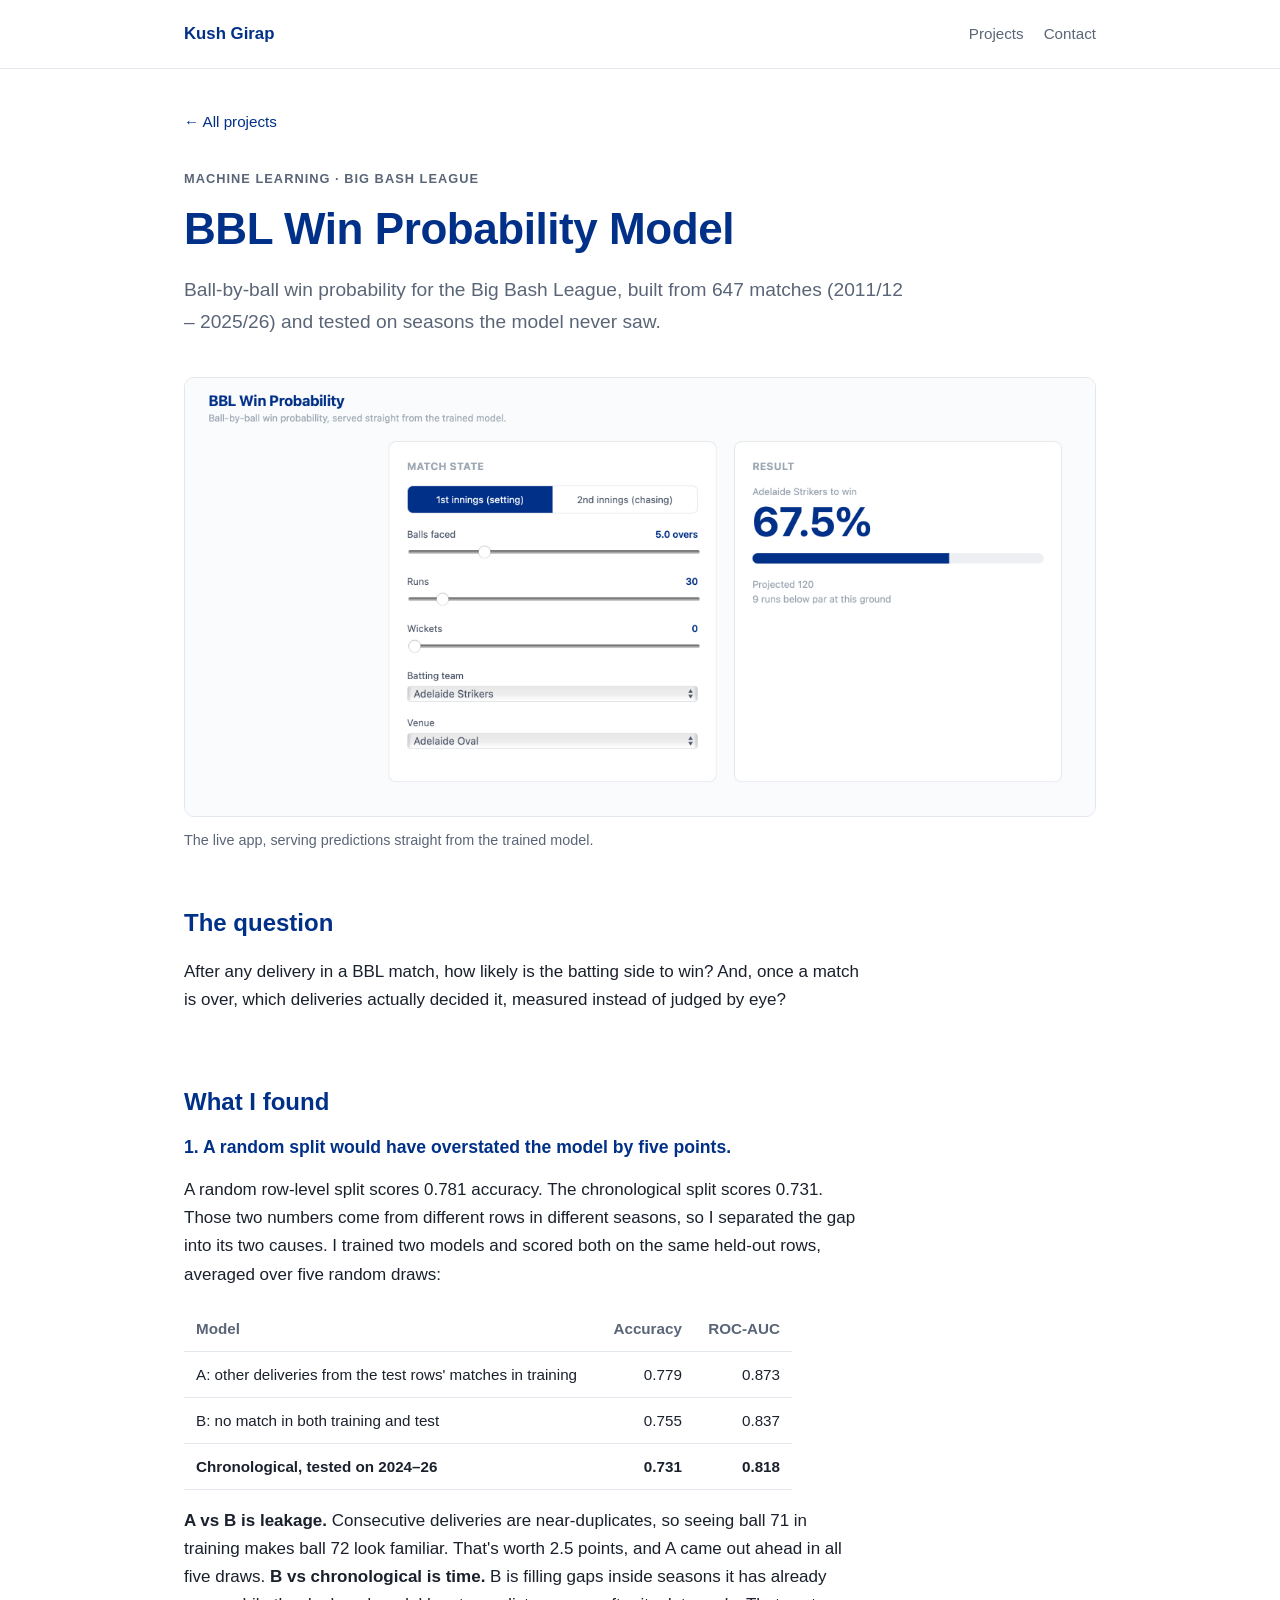
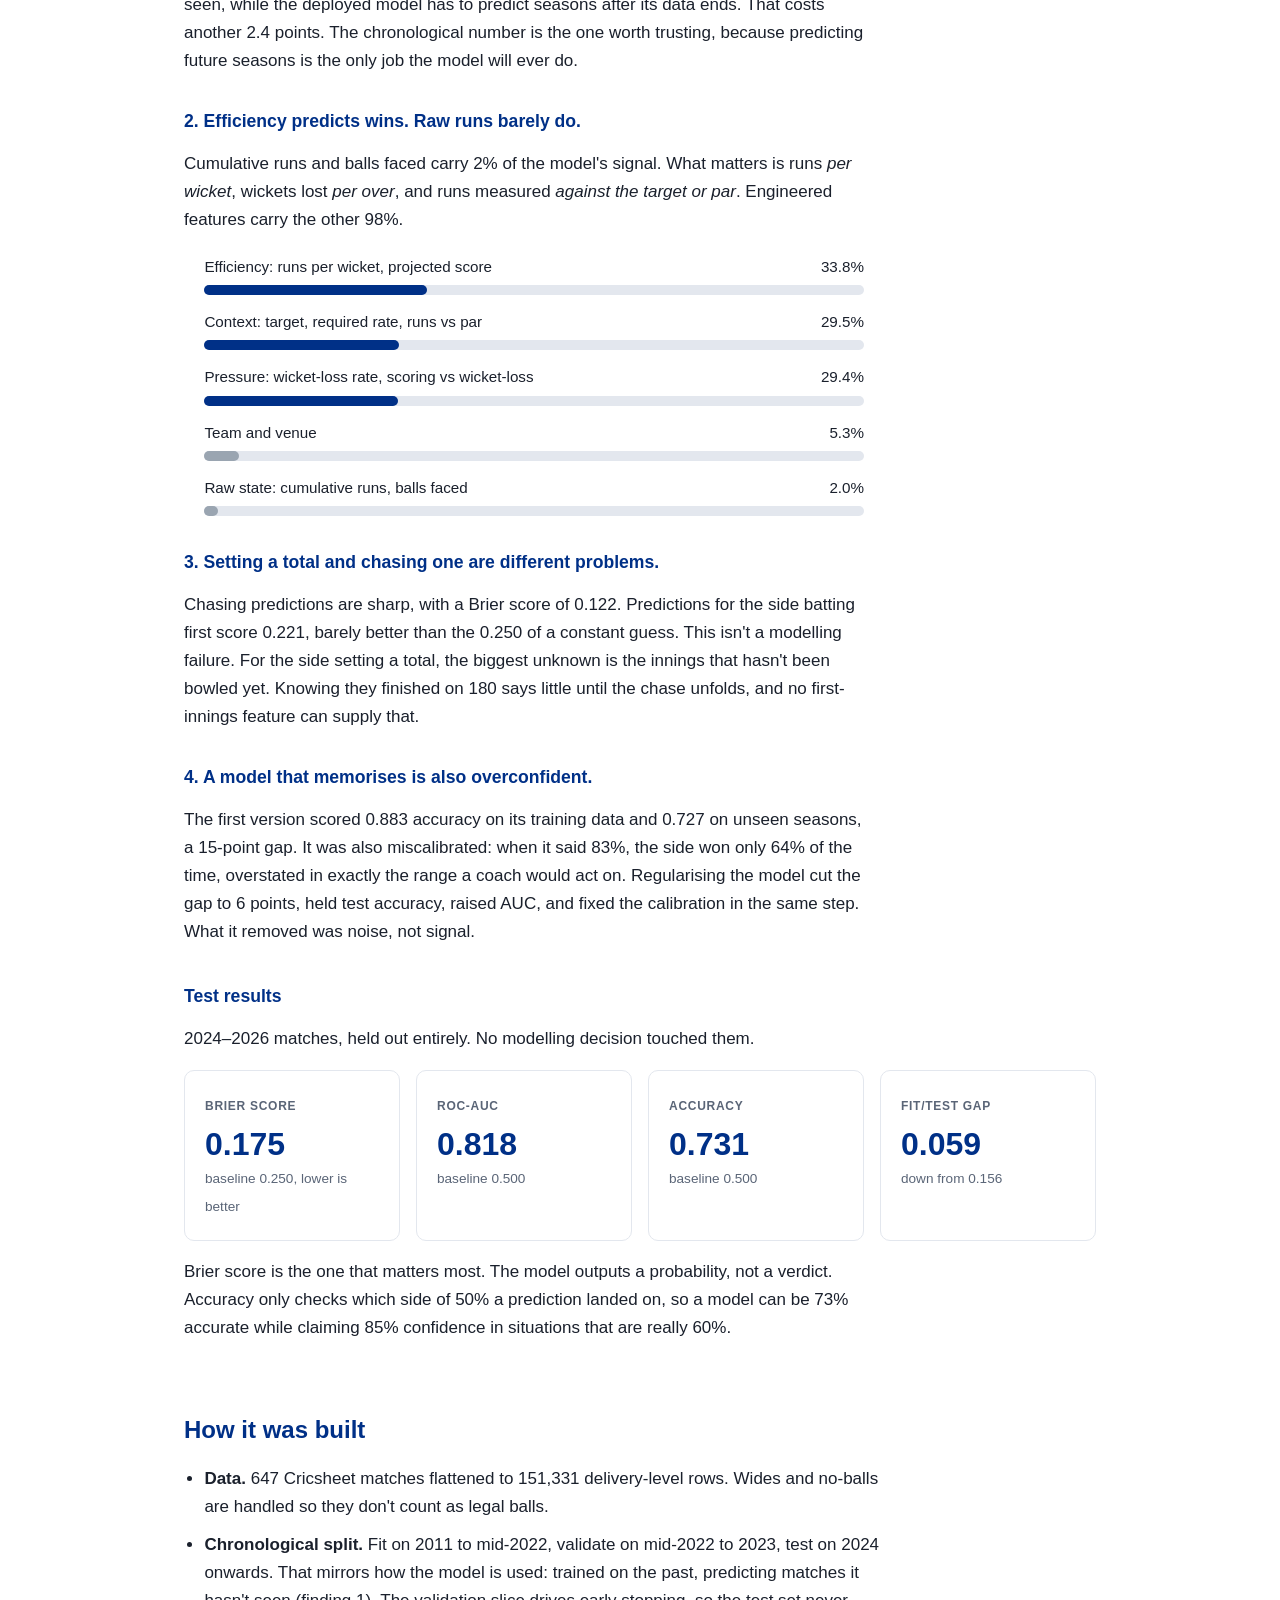
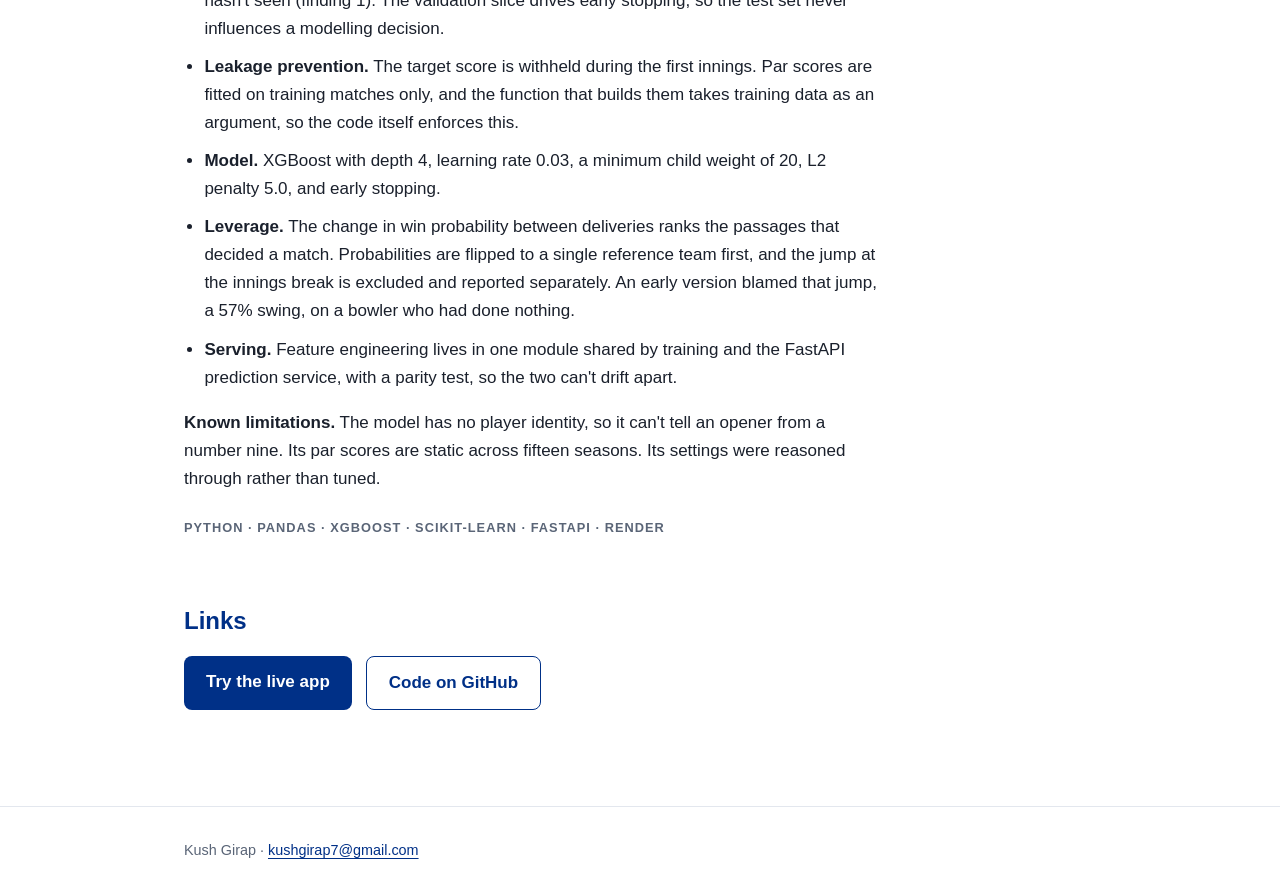
==== projects/bbl-win-probability/index.html @ 8d4a97e7 "Portfolio site: three projects, deployed to GitHub Pages" ====
<!doctype html>
<html lang="en">
<head>
  <meta charset="utf-8">
  <meta name="viewport" content="width=device-width, initial-scale=1">
  <title>BBL Win Probability Model — Kush Girap</title>
  <meta name="description" content="Ball-by-ball win probability for the Big Bash League, trained on 647 matches and tested on seasons the model never saw.">
  <link rel="stylesheet" href="../../css/style.css">
</head>
<body>

<header class="site-header">
  <div class="wrap">
    <a class="site-name" href="../../">Kush Girap</a>
    <nav class="site-nav" aria-label="Main">
      <a href="../../#projects">Projects</a>
      <a href="../../#contact">Contact</a>
    </nav>
  </div>
</header>

<main class="wrap">

  <a class="back" href="../../#projects">← All projects</a>

  <section class="project-head">
    <p class="eyebrow">Machine learning · Big Bash League</p>
    <h1>BBL Win Probability Model</h1>
    <p class="lede">
      Ball-by-ball win probability for the Big Bash League, built from 647 matches
      (2011/12 – 2025/26) and tested on seasons the model never saw.
    </p>
  </section>

  <figure class="hero" style="margin:0">
    <img src="../../images/bbl-win-probability.png" width="2476" height="1190"
         alt="The live app: match state sliders on the left, a 67.5% win probability for Adelaide Strikers on the right">
  </figure>
  <p class="figure-caption">The live app, serving predictions straight from the trained model.</p>

  <section class="block">
    <h2>The question</h2>
    <p>
      After any delivery in a BBL match, how likely is the batting side to win? And,
      once a match is over, which deliveries actually decided it, measured instead of
      judged by eye?
    </p>
  </section>

  <section class="block">
    <h2>What I found</h2>

    <div class="finding">
      <h3>1. A random split would have overstated the model by five points.</h3>
      <p>
        A random row-level split scores 0.781 accuracy. The chronological split scores
        0.731. Those two numbers come from different rows in different seasons, so I
        separated the gap into its two causes. I trained two models and scored both on
        the same held-out rows, averaged over five random draws:
      </p>
      <div class="table-scroll">
        <table>
          <thead>
            <tr><th>Model</th><th class="num">Accuracy</th><th class="num">ROC-AUC</th></tr>
          </thead>
          <tbody>
            <tr><td>A: other deliveries from the test rows' matches in training</td><td class="num">0.779</td><td class="num">0.873</td></tr>
            <tr><td>B: no match in both training and test</td><td class="num">0.755</td><td class="num">0.837</td></tr>
            <tr><td><strong>Chronological, tested on 2024–26</strong></td><td class="num"><strong>0.731</strong></td><td class="num"><strong>0.818</strong></td></tr>
          </tbody>
        </table>
      </div>
      <p>
        <strong>A vs B is leakage.</strong> Consecutive deliveries are near-duplicates,
        so seeing ball 71 in training makes ball 72 look familiar. That's worth 2.5
        points, and A came out ahead in all five draws. <strong>B vs chronological is
        time.</strong> B is filling gaps inside seasons it has already seen, while the
        deployed model has to predict seasons after its data ends. That costs another
        2.4 points. The chronological number is the one worth trusting, because
        predicting future seasons is the only job the model will ever do.
      </p>
    </div>

    <div class="finding">
      <h3>2. Efficiency predicts wins. Raw runs barely do.</h3>
      <p>
        Cumulative runs and balls faced carry 2% of the model's signal. What matters
        is runs <em>per wicket</em>, wickets lost <em>per over</em>, and runs measured
        <em>against the target or par</em>. Engineered features carry the other 98%.
      </p>
      <ul class="bars" aria-label="Share of model importance by feature group">
        <li>
          <div class="bar-label"><span>Efficiency: runs per wicket, projected score</span><span>33.8%</span></div>
          <div class="bar-track"><div class="bar-fill" style="width:33.8%"></div></div>
        </li>
        <li>
          <div class="bar-label"><span>Context: target, required rate, runs vs par</span><span>29.5%</span></div>
          <div class="bar-track"><div class="bar-fill" style="width:29.5%"></div></div>
        </li>
        <li>
          <div class="bar-label"><span>Pressure: wicket-loss rate, scoring vs wicket-loss</span><span>29.4%</span></div>
          <div class="bar-track"><div class="bar-fill" style="width:29.4%"></div></div>
        </li>
        <li>
          <div class="bar-label"><span>Team and venue</span><span>5.3%</span></div>
          <div class="bar-track"><div class="bar-fill muted" style="width:5.3%"></div></div>
        </li>
        <li>
          <div class="bar-label"><span>Raw state: cumulative runs, balls faced</span><span>2.0%</span></div>
          <div class="bar-track"><div class="bar-fill muted" style="width:2%"></div></div>
        </li>
      </ul>
    </div>

    <div class="finding">
      <h3>3. Setting a total and chasing one are different problems.</h3>
      <p>
        Chasing predictions are sharp, with a Brier score of 0.122. Predictions for the
        side batting first score 0.221, barely better than the 0.250 of a constant guess.
        This isn't a modelling failure. For the side setting a total, the biggest
        unknown is the innings that hasn't been bowled yet. Knowing they finished on 180
        says little until the chase unfolds, and no first-innings feature can supply that.
      </p>
    </div>

    <div class="finding">
      <h3>4. A model that memorises is also overconfident.</h3>
      <p>
        The first version scored 0.883 accuracy on its training data and 0.727 on unseen
        seasons, a 15-point gap. It was also miscalibrated: when it said 83%, the side
        won only 64% of the time, overstated in exactly the range a coach would act on.
        Regularising the model cut the gap to 6 points, held test accuracy, raised AUC,
        and fixed the calibration in the same step. What it removed was noise, not signal.
      </p>
    </div>

    <h3 style="margin-top:40px">Test results</h3>
    <p>2024–2026 matches, held out entirely. No modelling decision touched them.</p>
    <div class="metrics">
      <div class="metric">
        <span class="metric-label">Brier score</span>
        <span class="metric-value">0.175</span>
        <span class="metric-note">baseline 0.250, lower is better</span>
      </div>
      <div class="metric">
        <span class="metric-label">ROC-AUC</span>
        <span class="metric-value">0.818</span>
        <span class="metric-note">baseline 0.500</span>
      </div>
      <div class="metric">
        <span class="metric-label">Accuracy</span>
        <span class="metric-value">0.731</span>
        <span class="metric-note">baseline 0.500</span>
      </div>
      <div class="metric">
        <span class="metric-label">Fit/test gap</span>
        <span class="metric-value">0.059</span>
        <span class="metric-note">down from 0.156</span>
      </div>
    </div>
    <p>
      Brier score is the one that matters most. The model outputs a probability, not a
      verdict. Accuracy only checks which side of 50% a prediction landed on, so a model
      can be 73% accurate while claiming 85% confidence in situations that are really 60%.
    </p>
  </section>

  <section class="block">
    <h2>How it was built</h2>
    <ul>
      <li>
        <strong>Data.</strong> 647 Cricsheet matches flattened to 151,331 delivery-level
        rows. Wides and no-balls are handled so they don't count as legal balls.
      </li>
      <li>
        <strong>Chronological split.</strong> Fit on 2011 to mid-2022, validate on
        mid-2022 to 2023, test on 2024 onwards. That mirrors how the model is used:
        trained on the past, predicting matches it hasn't seen (finding 1). The validation
        slice drives early stopping, so the test set never influences a modelling decision.
      </li>
      <li>
        <strong>Leakage prevention.</strong> The target score is withheld during the first
        innings. Par scores are fitted on training matches only, and the function that
        builds them takes training data as an argument, so the code itself enforces this.
      </li>
      <li>
        <strong>Model.</strong> XGBoost with depth 4, learning rate 0.03, a minimum child
        weight of 20, L2 penalty 5.0, and early stopping.
      </li>
      <li>
        <strong>Leverage.</strong> The change in win probability between deliveries ranks
        the passages that decided a match. Probabilities are flipped to a single reference
        team first, and the jump at the innings break is excluded and reported separately.
        An early version blamed that jump, a 57% swing, on a bowler who had done nothing.
      </li>
      <li>
        <strong>Serving.</strong> Feature engineering lives in one module shared by
        training and the FastAPI prediction service, with a parity test, so the two
        can't drift apart.
      </li>
    </ul>
    <p><strong>Known limitations.</strong> The model has no player identity, so it can't tell
      an opener from a number nine. Its par scores are static across fifteen seasons. Its
      settings were reasoned through rather than tuned.</p>
    <p class="eyebrow" style="margin-top:24px">Python · pandas · XGBoost · scikit-learn · FastAPI · Render</p>
  </section>

  <section class="block">
    <h2>Links</h2>
    <div class="links">
      <a class="button" href="https://bbl-win-probability.onrender.com">Try the live app</a>
      <a class="button button-outline" href="https://github.com/Kushgirap/bbl-win-probability">Code on GitHub</a>
    </div>
  </section>

</main>

<footer class="site-footer">
  <div class="wrap">Kush Girap · <a href="mailto:kushgirap7@gmail.com">kushgirap7@gmail.com</a></div>
</footer>

</body>
</html>
---- css/style.css ----
/* Shared styles for every page. Navy on white, system sans-serif. */

:root {
  --navy: #003087;
  --navy-dark: #00205c;
  --text: #1a202c;
  --muted: #5a6577;
  --line: #e3e7ee;
  --tint: #f7f9fc;
  --bg: #ffffff;
  --radius: 10px;
  --max: 960px;
  --gutter: 24px;
}

* { box-sizing: border-box; }

html { -webkit-text-size-adjust: 100%; }

body {
  margin: 0;
  background: var(--bg);
  color: var(--text);
  font-family: -apple-system, BlinkMacSystemFont, "Segoe UI", Roboto,
               "Helvetica Neue", Arial, sans-serif;
  font-size: 17px;
  line-height: 1.65;
}

img { max-width: 100%; height: auto; display: block; }

a { color: var(--navy); text-underline-offset: 3px; }
a:hover { color: var(--navy-dark); }

:focus-visible { outline: 3px solid var(--navy); outline-offset: 3px; }

.wrap {
  max-width: var(--max);
  margin: 0 auto;
  padding: 0 var(--gutter);
}

/* ---------- Header / footer ---------- */

.site-header {
  border-bottom: 1px solid var(--line);
  padding: 20px 0;
}

.site-header .wrap {
  display: flex;
  justify-content: space-between;
  align-items: center;
  gap: 16px;
  flex-wrap: wrap;
}

.site-name {
  font-weight: 700;
  color: var(--navy);
  text-decoration: none;
  font-size: 1.05rem;
}

.site-nav { display: flex; gap: 20px; font-size: 0.95rem; }
.site-nav a { text-decoration: none; color: var(--muted); }
.site-nav a:hover { color: var(--navy); }

.site-footer {
  border-top: 1px solid var(--line);
  margin-top: 96px;
  padding: 32px 0;
  color: var(--muted);
  font-size: 0.9rem;
}

/* ---------- Headings ---------- */

h1, h2, h3 { color: var(--navy); line-height: 1.25; margin: 0; }

h1 { font-size: clamp(2rem, 5vw, 2.75rem); letter-spacing: -0.01em; }
h2 { font-size: 1.5rem; margin-bottom: 20px; }
h3 { font-size: 1.1rem; margin-bottom: 8px; }

.eyebrow {
  text-transform: uppercase;
  letter-spacing: 0.08em;
  font-size: 0.8rem;
  font-weight: 600;
  color: var(--muted);
  margin: 0 0 12px;
}

/* ---------- Landing: intro ---------- */

.intro { padding: 88px 0 72px; }
.intro p {
  font-size: 1.2rem;
  color: var(--muted);
  max-width: 40em;
  margin: 20px 0 0;
}

/* ---------- Landing: project cards ---------- */

.section { padding: 48px 0; }

.cards {
  display: grid;
  grid-template-columns: repeat(auto-fit, minmax(270px, 1fr));
  gap: 28px;
}

.card {
  display: flex;
  flex-direction: column;
  border: 1px solid var(--line);
  border-radius: var(--radius);
  overflow: hidden;
  text-decoration: none;
  color: inherit;
  background: var(--bg);
  transition: border-color 0.15s, box-shadow 0.15s;
}

.card:hover {
  border-color: var(--navy);
  box-shadow: 0 6px 20px rgba(0, 48, 135, 0.08);
}

.card img {
  aspect-ratio: 16 / 10;
  object-fit: cover;
  object-position: top left;
  width: 100%;
  border-bottom: 1px solid var(--line);
  background: var(--tint);
}

.card-body { padding: 22px 22px 26px; }
.card-body p { margin: 0; color: var(--muted); font-size: 0.97rem; }

/* ---------- Contact ---------- */

.contact-list {
  list-style: none;
  padding: 0;
  margin: 0;
  display: grid;
  gap: 12px;
}

.contact-list span {
  display: inline-block;
  min-width: 6.5em;
  color: var(--muted);
}

.button {
  display: inline-block;
  margin-top: 28px;
  padding: 12px 22px;
  background: var(--navy);
  color: #fff;
  border-radius: 8px;
  text-decoration: none;
  font-weight: 600;
}
.button:hover { background: var(--navy-dark); color: #fff; }

.button-outline {
  background: transparent;
  color: var(--navy);
  border: 1.5px solid var(--navy);
}
.button-outline:hover { background: var(--tint); color: var(--navy-dark); }

/* ---------- Project detail pages ---------- */

.back { display: inline-block; margin-top: 40px; font-size: 0.95rem; text-decoration: none; }

.project-head { padding: 32px 0 40px; }
.project-head .lede {
  font-size: 1.2rem;
  color: var(--muted);
  max-width: 38em;
  margin: 18px 0 0;
}

.hero {
  border: 1px solid var(--line);
  border-radius: var(--radius);
  overflow: hidden;
}

.figure-caption { color: var(--muted); font-size: 0.9rem; margin: 12px 0 0; }

.block { padding: 56px 0 0; }
.block p, .block li { max-width: 40em; }
.block ul { padding-left: 1.2em; }
.block li { margin-bottom: 10px; }

.finding { margin-top: 36px; }
.finding:first-of-type { margin-top: 0; }

.metrics {
  display: grid;
  grid-template-columns: repeat(auto-fit, minmax(150px, 1fr));
  gap: 16px;
  margin: 8px 0 12px;
}

.metric {
  border: 1px solid var(--line);
  border-radius: var(--radius);
  padding: 20px;
}

.metric-label {
  text-transform: uppercase;
  letter-spacing: 0.06em;
  font-size: 0.75rem;
  font-weight: 600;
  color: var(--muted);
}

.metric-value {
  display: block;
  font-size: 2rem;
  font-weight: 700;
  color: var(--navy);
  line-height: 1.2;
  margin-top: 6px;
}

.metric-note { font-size: 0.85rem; color: var(--muted); }

/* Horizontal bars for share-of-signal style breakdowns */
.bars { list-style: none; padding: 0; margin: 20px 0; max-width: 40em; }
.bars li { margin-bottom: 14px; max-width: none; }
.bar-label { display: flex; justify-content: space-between; font-size: 0.95rem; }
.bar-track { height: 10px; background: var(--line); border-radius: 5px; margin-top: 6px; }
.bar-fill { height: 100%; background: var(--navy); border-radius: 5px; }
.bar-fill.muted { background: #9aa5b1; }

.table-scroll { overflow-x: auto; }

table { border-collapse: collapse; width: 100%; max-width: 40em; font-size: 0.95rem; }
th, td { text-align: left; padding: 10px 12px; border-bottom: 1px solid var(--line); }
th { color: var(--muted); font-weight: 600; }
td.num, th.num { text-align: right; font-variant-numeric: tabular-nums; }

.links { display: flex; flex-wrap: wrap; gap: 14px; }
.links .button { margin-top: 0; }

/* ---------- Phone ---------- */

@media (max-width: 600px) {
  :root { --gutter: 16px; }
  body { font-size: 16px; }
  .intro { padding: 56px 0 40px; }
  .intro p, .project-head .lede { font-size: 1.08rem; }
  .section { padding: 36px 0; }
  .block { padding-top: 44px; }
  .site-footer { margin-top: 64px; }
  .metric-value { font-size: 1.7rem; }
}
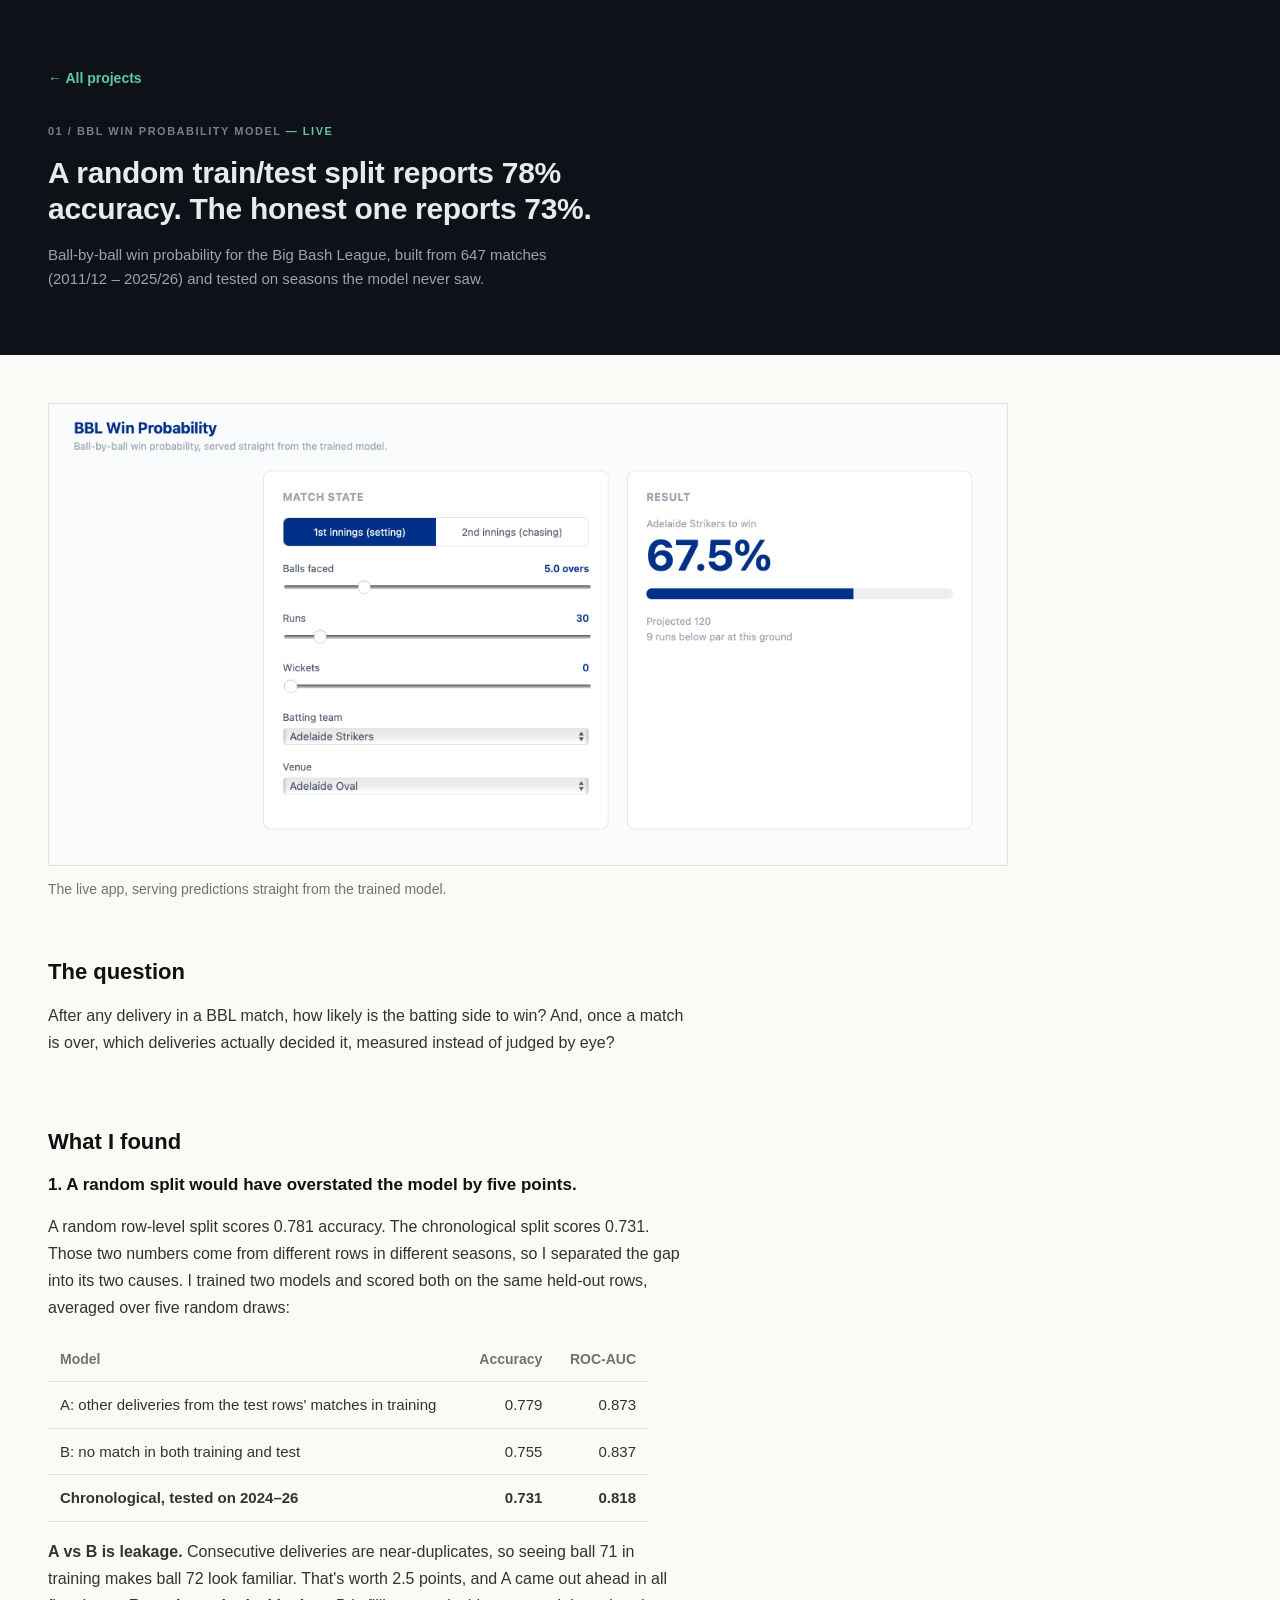
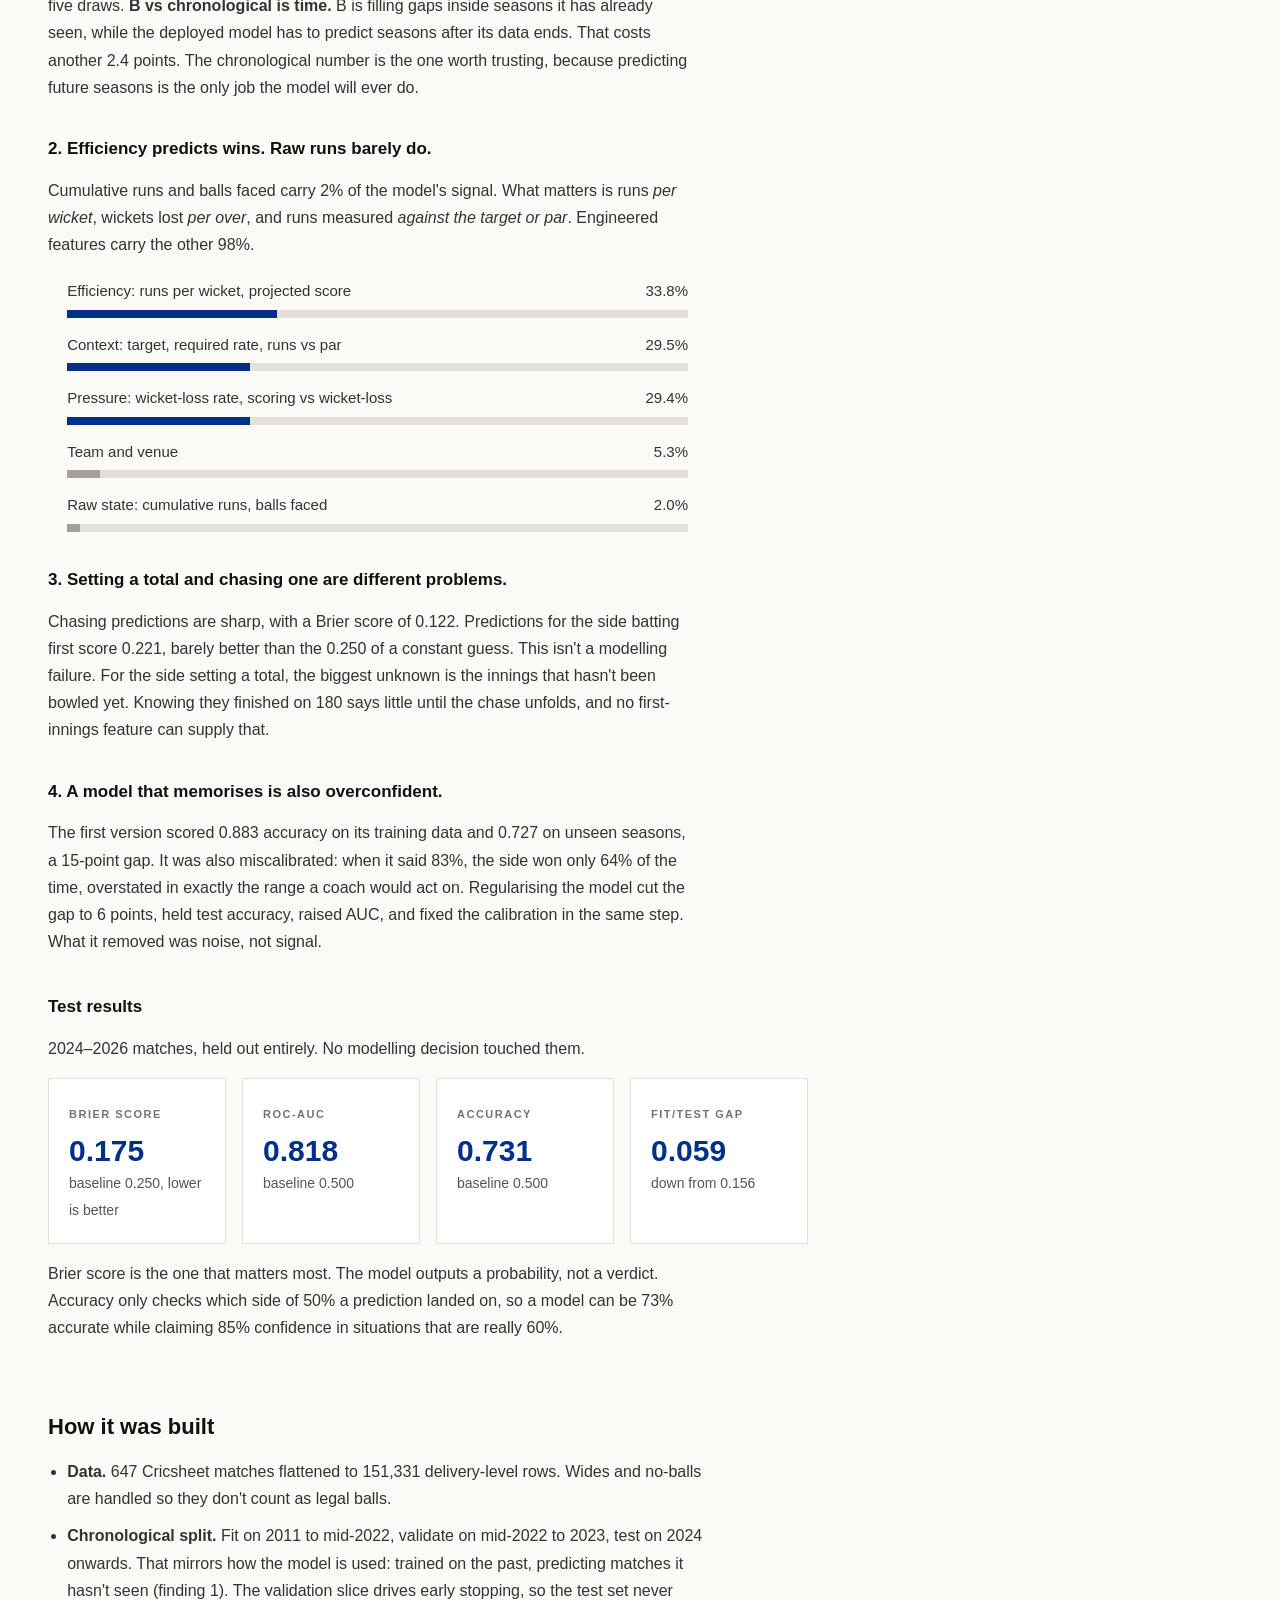
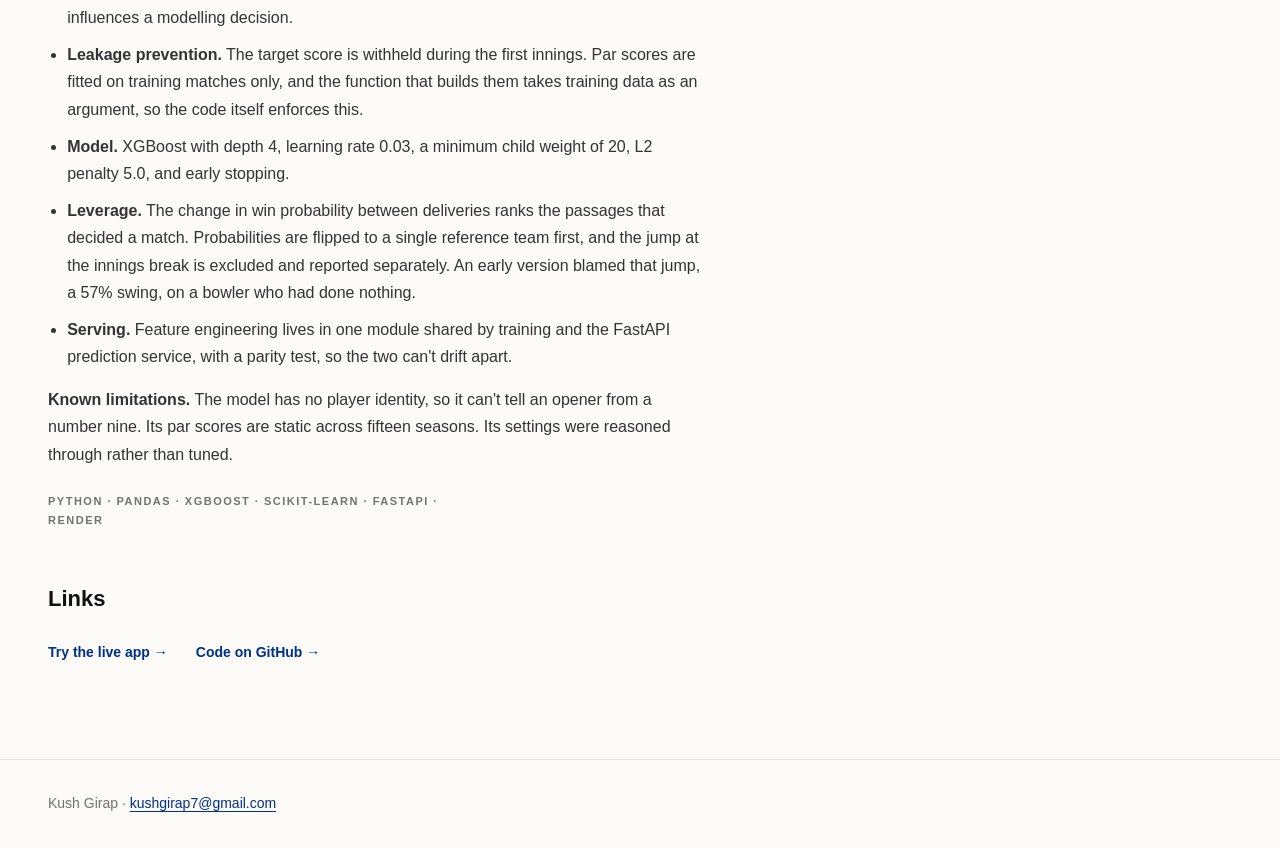
==== commit 62215769: "Full-bleed band layout, correct project 3 fixture" ====
--- a/projects/bbl-win-probability/index.html
+++ b/projects/bbl-win-probability/index.html
@@ -9,30 +9,19 @@
 </head>
 <body>
 
-<header class="site-header">
-  <div class="wrap">
-    <a class="site-name" href="../../">Kush Girap</a>
-    <nav class="site-nav" aria-label="Main">
-      <a href="../../#projects">Projects</a>
-      <a href="../../#contact">Contact</a>
-    </nav>
-  </div>
+<header class="band band-dark detail-head">
+  <a class="back" href="../../">All projects</a>
+  <p class="label">01 / BBL win probability model<span class="live"> — Live</span></p>
+  <h1 class="headline">A random train/test split reports 78% accuracy. The honest one reports 73%.</h1>
+  <p class="support">
+    Ball-by-ball win probability for the Big Bash League, built from 647 matches
+    (2011/12 – 2025/26) and tested on seasons the model never saw.
+  </p>
 </header>
 
 <main class="wrap">
 
-  <a class="back" href="../../#projects">← All projects</a>
-
-  <section class="project-head">
-    <p class="eyebrow">Machine learning · Big Bash League</p>
-    <h1>BBL Win Probability Model</h1>
-    <p class="lede">
-      Ball-by-ball win probability for the Big Bash League, built from 647 matches
-      (2011/12 – 2025/26) and tested on seasons the model never saw.
-    </p>
-  </section>
-
-  <figure class="hero" style="margin:0">
+  <figure class="hero">
     <img src="../../images/bbl-win-probability.png" width="2476" height="1190"
          alt="The live app: match state sliders on the left, a 67.5% win probability for Adelaide Strikers on the right">
   </figure>
@@ -202,14 +191,14 @@
     <p><strong>Known limitations.</strong> The model has no player identity, so it can't tell
       an opener from a number nine. Its par scores are static across fifteen seasons. Its
       settings were reasoned through rather than tuned.</p>
-    <p class="eyebrow" style="margin-top:24px">Python · pandas · XGBoost · scikit-learn · FastAPI · Render</p>
+    <p class="stack">Python · pandas · XGBoost · scikit-learn · FastAPI · Render</p>
   </section>
 
   <section class="block">
     <h2>Links</h2>
-    <div class="links">
-      <a class="button" href="https://bbl-win-probability.onrender.com">Try the live app</a>
-      <a class="button button-outline" href="https://github.com/Kushgirap/bbl-win-probability">Code on GitHub</a>
+    <div class="text-links">
+      <a class="text-link" href="https://bbl-win-probability.onrender.com">Try the live app</a>
+      <a class="text-link" href="https://github.com/Kushgirap/bbl-win-probability">Code on GitHub</a>
     </div>
   </section>
 
--- a/css/style.css
+++ b/css/style.css
@@ -1,16 +1,22 @@
-/* Shared styles for every page. Navy on white, system sans-serif. */
+/* Shared styles for every page. Full-bleed colour bands, system sans-serif. */
 
 :root {
+  --cream: #FBFAF7;
+  --dark: #0E1117;
   --navy: #003087;
-  --navy-dark: #00205c;
-  --text: #1a202c;
-  --muted: #5a6577;
-  --line: #e3e7ee;
-  --tint: #f7f9fc;
-  --bg: #ffffff;
-  --radius: 10px;
-  --max: 960px;
-  --gutter: 24px;
+  --line: #E4E1D9;
+
+  /* Cream-page text, also used by detail-page bodies.
+     Label is darkened from #888780 (3.45:1) to pass 4.5:1 at 11px. */
+  --c-head: #111111;
+  --c-body: #333333;
+  --c-support: #555555;
+  --c-label: #73726C;
+  --c-link: #003087;
+
+  --pad-y: 64px;
+  --pad-x: 48px;
+  --image-h: 380px;
 }
 
 * { box-sizing: border-box; }
@@ -19,249 +25,287 @@
 
 body {
   margin: 0;
-  background: var(--bg);
-  color: var(--text);
+  background: var(--cream);
+  color: var(--c-body);
   font-family: -apple-system, BlinkMacSystemFont, "Segoe UI", Roboto,
                "Helvetica Neue", Arial, sans-serif;
-  font-size: 17px;
-  line-height: 1.65;
+  font-size: 16px;
+  line-height: 1.7;
 }
 
 img { max-width: 100%; height: auto; display: block; }
 
-a { color: var(--navy); text-underline-offset: 3px; }
-a:hover { color: var(--navy-dark); }
-
-:focus-visible { outline: 3px solid var(--navy); outline-offset: 3px; }
-
-.wrap {
-  max-width: var(--max);
-  margin: 0 auto;
-  padding: 0 var(--gutter);
-}
-
-/* ---------- Header / footer ---------- */
-
-.site-header {
-  border-bottom: 1px solid var(--line);
-  padding: 20px 0;
-}
-
-.site-header .wrap {
+a { color: var(--c-link); text-underline-offset: 3px; }
+
+:focus-visible { outline: 2px solid currentColor; outline-offset: 3px; }
+
+h1, h2, h3 { margin: 0; color: var(--c-head); }
+
+/* ---------- Bands ---------- */
+
+.band {
+  padding: var(--pad-y) var(--pad-x);
+  color: var(--b-support);
+}
+
+/* Each band sets its own palette; children read these variables. */
+.band-cream {
+  background: var(--cream);
+  --b-head: #111111;
+  --b-support: #555555;
+  --b-label: #73726C;
+  --b-link: #003087;
+}
+
+.band-dark {
+  background: var(--dark);
+  /* Label lightened from #6B7280 (3.91:1) to pass 4.5:1 at 11px. */
+  --b-head: #E8EAED;
+  --b-support: #9CA3AF;
+  --b-label: #777F8D;
+  --b-link: #5DCAA5;
+}
+
+.band-navy {
+  background: var(--navy);
+  --b-head: #FFFFFF;
+  --b-support: #B5D4F4;
+  --b-label: #85B7EB;
+  --b-link: #FFFFFF;
+}
+
+.label {
+  margin: 0 0 16px;
+  font-size: 11px;
+  letter-spacing: 1.5px;
+  text-transform: uppercase;
+  font-weight: 600;
+  line-height: 1.5;
+  color: var(--b-label, var(--c-label));
+}
+
+.label .live { color: #5DCAA5; }
+
+.headline {
+  max-width: 620px;
+  font-size: 30px;
+  line-height: 1.2;
+  font-weight: 650;
+  letter-spacing: -0.3px;
+  color: var(--b-head);
+}
+
+.support {
+  max-width: 520px;
+  margin: 16px 0 0;
+  font-size: 15px;
+  line-height: 1.6;
+  color: var(--b-support);
+}
+
+/* Inline text links with a trailing arrow */
+.text-links {
   display: flex;
-  justify-content: space-between;
-  align-items: center;
-  gap: 16px;
   flex-wrap: wrap;
-}
-
-.site-name {
-  font-weight: 700;
-  color: var(--navy);
+  gap: 8px 28px;
+  margin-top: 28px;
+}
+
+.text-link {
+  font-size: 14px;
+  font-weight: 600;
+  line-height: 1.5;
+  color: var(--b-link, var(--c-link));
   text-decoration: none;
-  font-size: 1.05rem;
-}
-
-.site-nav { display: flex; gap: 20px; font-size: 0.95rem; }
-.site-nav a { text-decoration: none; color: var(--muted); }
-.site-nav a:hover { color: var(--navy); }
-
-.site-footer {
-  border-top: 1px solid var(--line);
-  margin-top: 96px;
-  padding: 32px 0;
-  color: var(--muted);
-  font-size: 0.9rem;
-}
-
-/* ---------- Headings ---------- */
-
-h1, h2, h3 { color: var(--navy); line-height: 1.25; margin: 0; }
-
-h1 { font-size: clamp(2rem, 5vw, 2.75rem); letter-spacing: -0.01em; }
-h2 { font-size: 1.5rem; margin-bottom: 20px; }
-h3 { font-size: 1.1rem; margin-bottom: 8px; }
-
-.eyebrow {
+}
+.text-link::after { content: " \2192"; }
+.text-link:hover { text-decoration: underline; }
+
+.band-navy .text-link { text-decoration: underline; }
+
+/* Images sit flush between bands */
+.band-image {
+  width: 100%;
+  height: var(--image-h);
+  max-width: none;
+  object-fit: cover;
+}
+
+/* ---------- Landing: intro ---------- */
+
+.intro .name {
+  margin: 0 0 20px;
+  font-size: 15px;
+  letter-spacing: 1px;
   text-transform: uppercase;
-  letter-spacing: 0.08em;
-  font-size: 0.8rem;
-  font-weight: 600;
-  color: var(--muted);
-  margin: 0 0 12px;
-}
-
-/* ---------- Landing: intro ---------- */
-
-.intro { padding: 88px 0 72px; }
-.intro p {
-  font-size: 1.2rem;
-  color: var(--muted);
-  max-width: 40em;
-  margin: 20px 0 0;
-}
-
-/* ---------- Landing: project cards ---------- */
-
-.section { padding: 48px 0; }
-
-.cards {
-  display: grid;
-  grid-template-columns: repeat(auto-fit, minmax(270px, 1fr));
-  gap: 28px;
-}
-
-.card {
-  display: flex;
-  flex-direction: column;
+  font-weight: 600;
+  color: var(--b-label);
+}
+
+.intro .position {
+  max-width: 760px;
+  margin: 0;
+  font-size: 42px;
+  line-height: 1.15;
+  letter-spacing: -0.5px;
+  font-weight: 650;
+  color: var(--b-head);
+}
+
+.intro .support { font-size: 16px; margin-top: 24px; }
+.intro .support span { display: block; }
+
+/* ---------- Landing: contact ---------- */
+
+.contact-links {
+  list-style: none;
+  margin: 0;
+  padding: 0;
+}
+
+.contact-links li + li { margin-top: 10px; }
+
+.contact-links a {
+  font-size: 20px;
+  line-height: 1.4;
+  color: var(--b-link);
+  text-decoration: none;
+  overflow-wrap: anywhere;
+}
+.contact-links a:hover { text-decoration: underline; }
+
+.contact .text-links { margin-top: 32px; }
+
+/* ---------- Detail pages ---------- */
+
+.back {
+  display: inline-block;
+  margin-bottom: 32px;
+  font-size: 14px;
+  font-weight: 600;
+  color: var(--b-link);
+  text-decoration: none;
+}
+.back::before { content: "\2190  "; }
+.back:hover { text-decoration: underline; }
+
+.band-navy .back { text-decoration: underline; }
+
+/* The cream header band sits on a cream page, so give it an edge */
+.detail-head.band-cream { border-bottom: 1px solid var(--line); }
+
+.dateline {
+  margin: 14px 0 0;
+  font-size: 14px;
+  font-weight: 600;
+  color: var(--b-support);
+}
+
+.wrap { padding: 0 var(--pad-x); }
+
+.hero {
+  margin: 48px 0 0;
+  max-width: 960px;
   border: 1px solid var(--line);
-  border-radius: var(--radius);
   overflow: hidden;
-  text-decoration: none;
-  color: inherit;
-  background: var(--bg);
-  transition: border-color 0.15s, box-shadow 0.15s;
-}
-
-.card:hover {
-  border-color: var(--navy);
-  box-shadow: 0 6px 20px rgba(0, 48, 135, 0.08);
-}
-
-.card img {
-  aspect-ratio: 16 / 10;
-  object-fit: cover;
-  object-position: top left;
-  width: 100%;
-  border-bottom: 1px solid var(--line);
-  background: var(--tint);
-}
-
-.card-body { padding: 22px 22px 26px; }
-.card-body p { margin: 0; color: var(--muted); font-size: 0.97rem; }
-
-/* ---------- Contact ---------- */
-
-.contact-list {
-  list-style: none;
-  padding: 0;
-  margin: 0;
-  display: grid;
-  gap: 12px;
-}
-
-.contact-list span {
-  display: inline-block;
-  min-width: 6.5em;
-  color: var(--muted);
-}
-
-.button {
-  display: inline-block;
-  margin-top: 28px;
-  padding: 12px 22px;
-  background: var(--navy);
-  color: #fff;
-  border-radius: 8px;
-  text-decoration: none;
-  font-weight: 600;
-}
-.button:hover { background: var(--navy-dark); color: #fff; }
-
-.button-outline {
-  background: transparent;
-  color: var(--navy);
-  border: 1.5px solid var(--navy);
-}
-.button-outline:hover { background: var(--tint); color: var(--navy-dark); }
-
-/* ---------- Project detail pages ---------- */
-
-.back { display: inline-block; margin-top: 40px; font-size: 0.95rem; text-decoration: none; }
-
-.project-head { padding: 32px 0 40px; }
-.project-head .lede {
-  font-size: 1.2rem;
-  color: var(--muted);
-  max-width: 38em;
-  margin: 18px 0 0;
-}
-
-.hero {
-  border: 1px solid var(--line);
-  border-radius: var(--radius);
-  overflow: hidden;
-}
-
-.figure-caption { color: var(--muted); font-size: 0.9rem; margin: 12px 0 0; }
-
-.block { padding: 56px 0 0; }
+  background: #fff;
+}
+
+.hero-narrow { max-width: 640px; }
+
+.figure-caption {
+  margin: 12px 0 0;
+  font-size: 14px;
+  color: var(--c-label);
+}
+
+.block { padding-top: 56px; }
+.block h2 { font-size: 22px; line-height: 1.3; margin-bottom: 16px; }
+.block h3 { font-size: 17px; line-height: 1.4; margin-bottom: 8px; }
 .block p, .block li { max-width: 40em; }
 .block ul { padding-left: 1.2em; }
 .block li { margin-bottom: 10px; }
 
 .finding { margin-top: 36px; }
 .finding:first-of-type { margin-top: 0; }
+
+.stack {
+  margin: 24px 0 0;
+  font-size: 11px;
+  letter-spacing: 1.5px;
+  text-transform: uppercase;
+  font-weight: 600;
+  color: var(--c-label);
+}
 
 .metrics {
   display: grid;
   grid-template-columns: repeat(auto-fit, minmax(150px, 1fr));
   gap: 16px;
+  max-width: 760px;
   margin: 8px 0 12px;
 }
 
 .metric {
   border: 1px solid var(--line);
-  border-radius: var(--radius);
+  background: #fff;
   padding: 20px;
 }
 
 .metric-label {
+  font-size: 11px;
+  letter-spacing: 1.5px;
   text-transform: uppercase;
-  letter-spacing: 0.06em;
-  font-size: 0.75rem;
-  font-weight: 600;
-  color: var(--muted);
+  font-weight: 600;
+  color: var(--c-label);
 }
 
 .metric-value {
   display: block;
-  font-size: 2rem;
-  font-weight: 700;
+  margin-top: 6px;
+  font-size: 30px;
+  line-height: 1.2;
+  font-weight: 650;
   color: var(--navy);
-  line-height: 1.2;
-  margin-top: 6px;
-}
-
-.metric-note { font-size: 0.85rem; color: var(--muted); }
-
-/* Horizontal bars for share-of-signal style breakdowns */
+}
+
+.metric-note { font-size: 14px; color: var(--c-support); }
+
+/* Horizontal bars for share-of-signal breakdowns */
 .bars { list-style: none; padding: 0; margin: 20px 0; max-width: 40em; }
 .bars li { margin-bottom: 14px; max-width: none; }
-.bar-label { display: flex; justify-content: space-between; font-size: 0.95rem; }
-.bar-track { height: 10px; background: var(--line); border-radius: 5px; margin-top: 6px; }
-.bar-fill { height: 100%; background: var(--navy); border-radius: 5px; }
-.bar-fill.muted { background: #9aa5b1; }
+.bar-label { display: flex; justify-content: space-between; gap: 16px; font-size: 15px; }
+.bar-track { height: 8px; background: var(--line); margin-top: 6px; }
+.bar-fill { height: 100%; background: var(--navy); }
+.bar-fill.muted { background: #A3A19A; }
 
 .table-scroll { overflow-x: auto; }
 
-table { border-collapse: collapse; width: 100%; max-width: 40em; font-size: 0.95rem; }
+table { border-collapse: collapse; width: 100%; max-width: 40em; font-size: 15px; }
 th, td { text-align: left; padding: 10px 12px; border-bottom: 1px solid var(--line); }
-th { color: var(--muted); font-weight: 600; }
+th { color: var(--c-label); font-weight: 600; font-size: 14px; }
 td.num, th.num { text-align: right; font-variant-numeric: tabular-nums; }
 
-.links { display: flex; flex-wrap: wrap; gap: 14px; }
-.links .button { margin-top: 0; }
+.site-footer {
+  margin-top: 96px;
+  padding: 32px var(--pad-x);
+  border-top: 1px solid var(--line);
+  font-size: 14px;
+  color: var(--c-label);
+}
+.site-footer .wrap { padding: 0; }
 
 /* ---------- Phone ---------- */
 
-@media (max-width: 600px) {
-  :root { --gutter: 16px; }
-  body { font-size: 16px; }
-  .intro { padding: 56px 0 40px; }
-  .intro p, .project-head .lede { font-size: 1.08rem; }
-  .section { padding: 36px 0; }
+@media (max-width: 640px) {
+  :root {
+    --pad-y: 40px;
+    --pad-x: 24px;
+    --image-h: 220px;
+  }
+  .headline { font-size: 22px; }
+  .intro .position { font-size: 28px; }
   .block { padding-top: 44px; }
+  .metric-value { font-size: 26px; }
   .site-footer { margin-top: 64px; }
-  .metric-value { font-size: 1.7rem; }
-}
+}
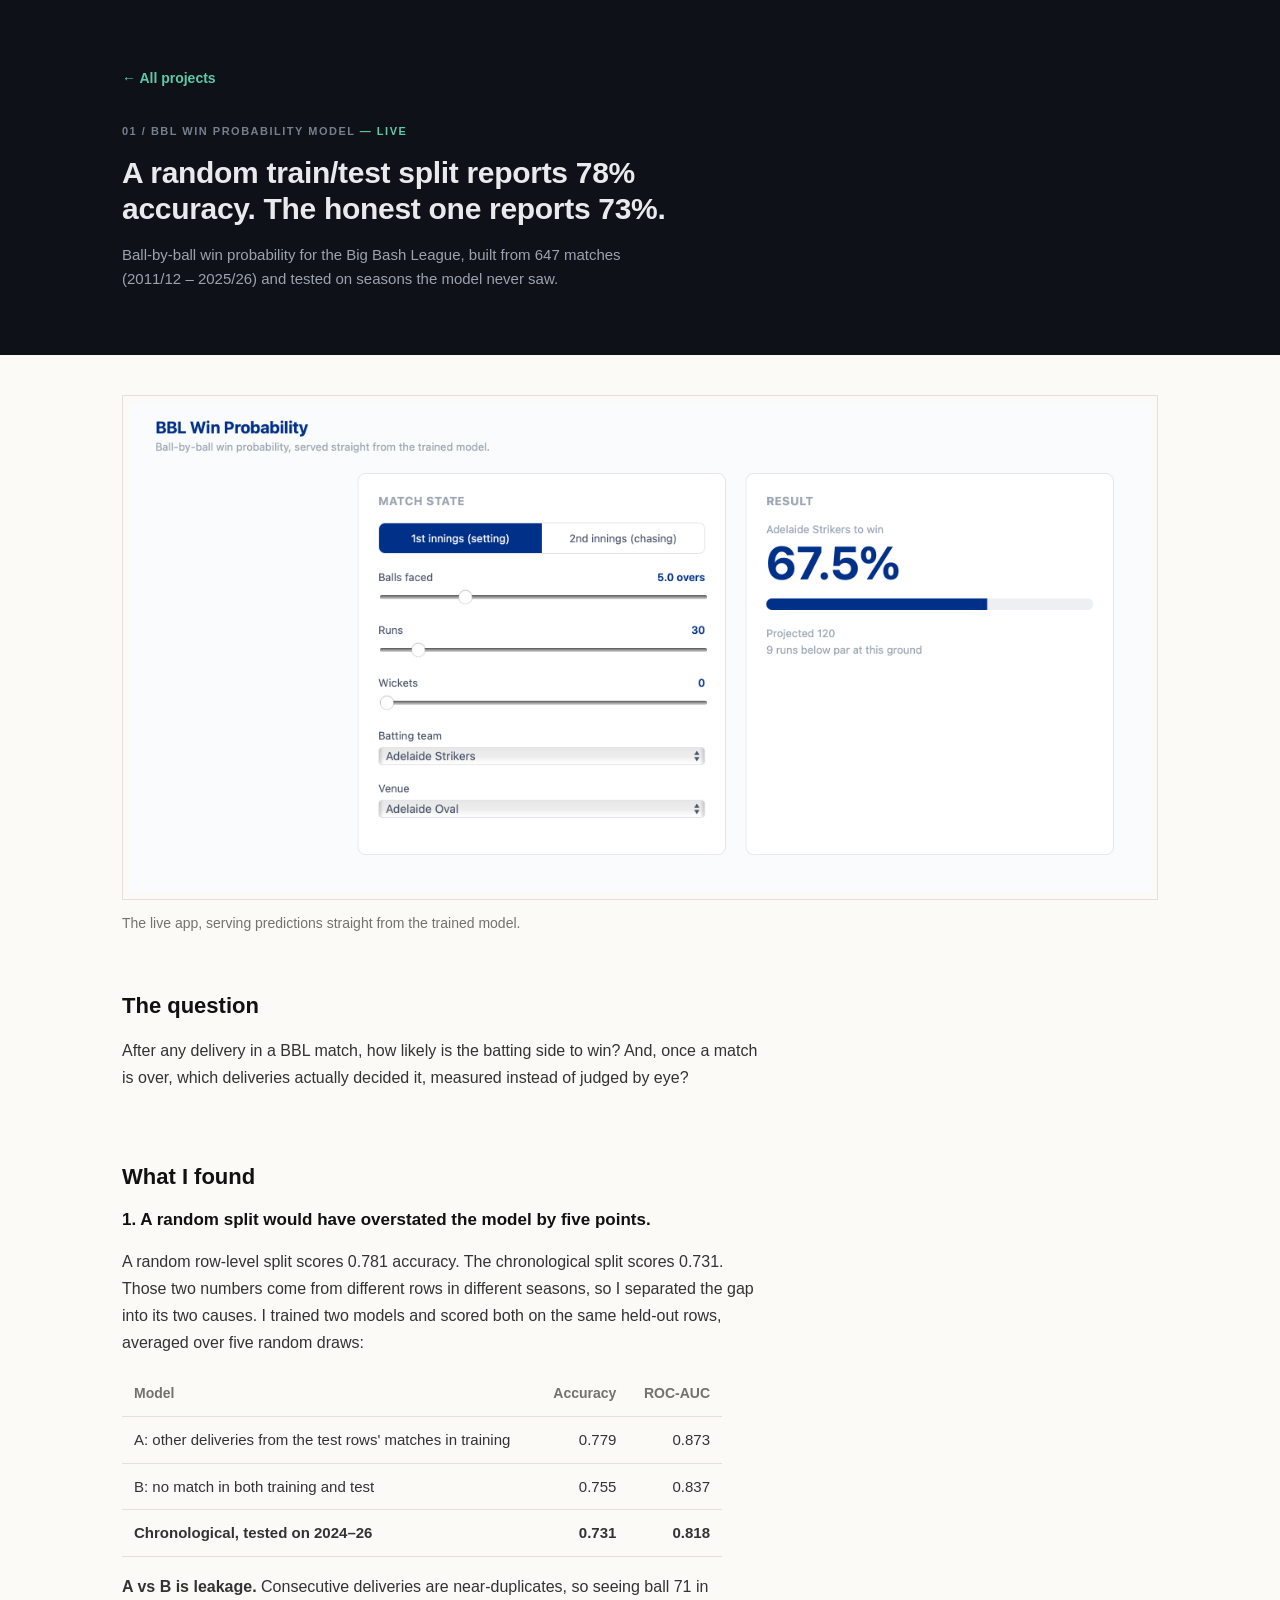
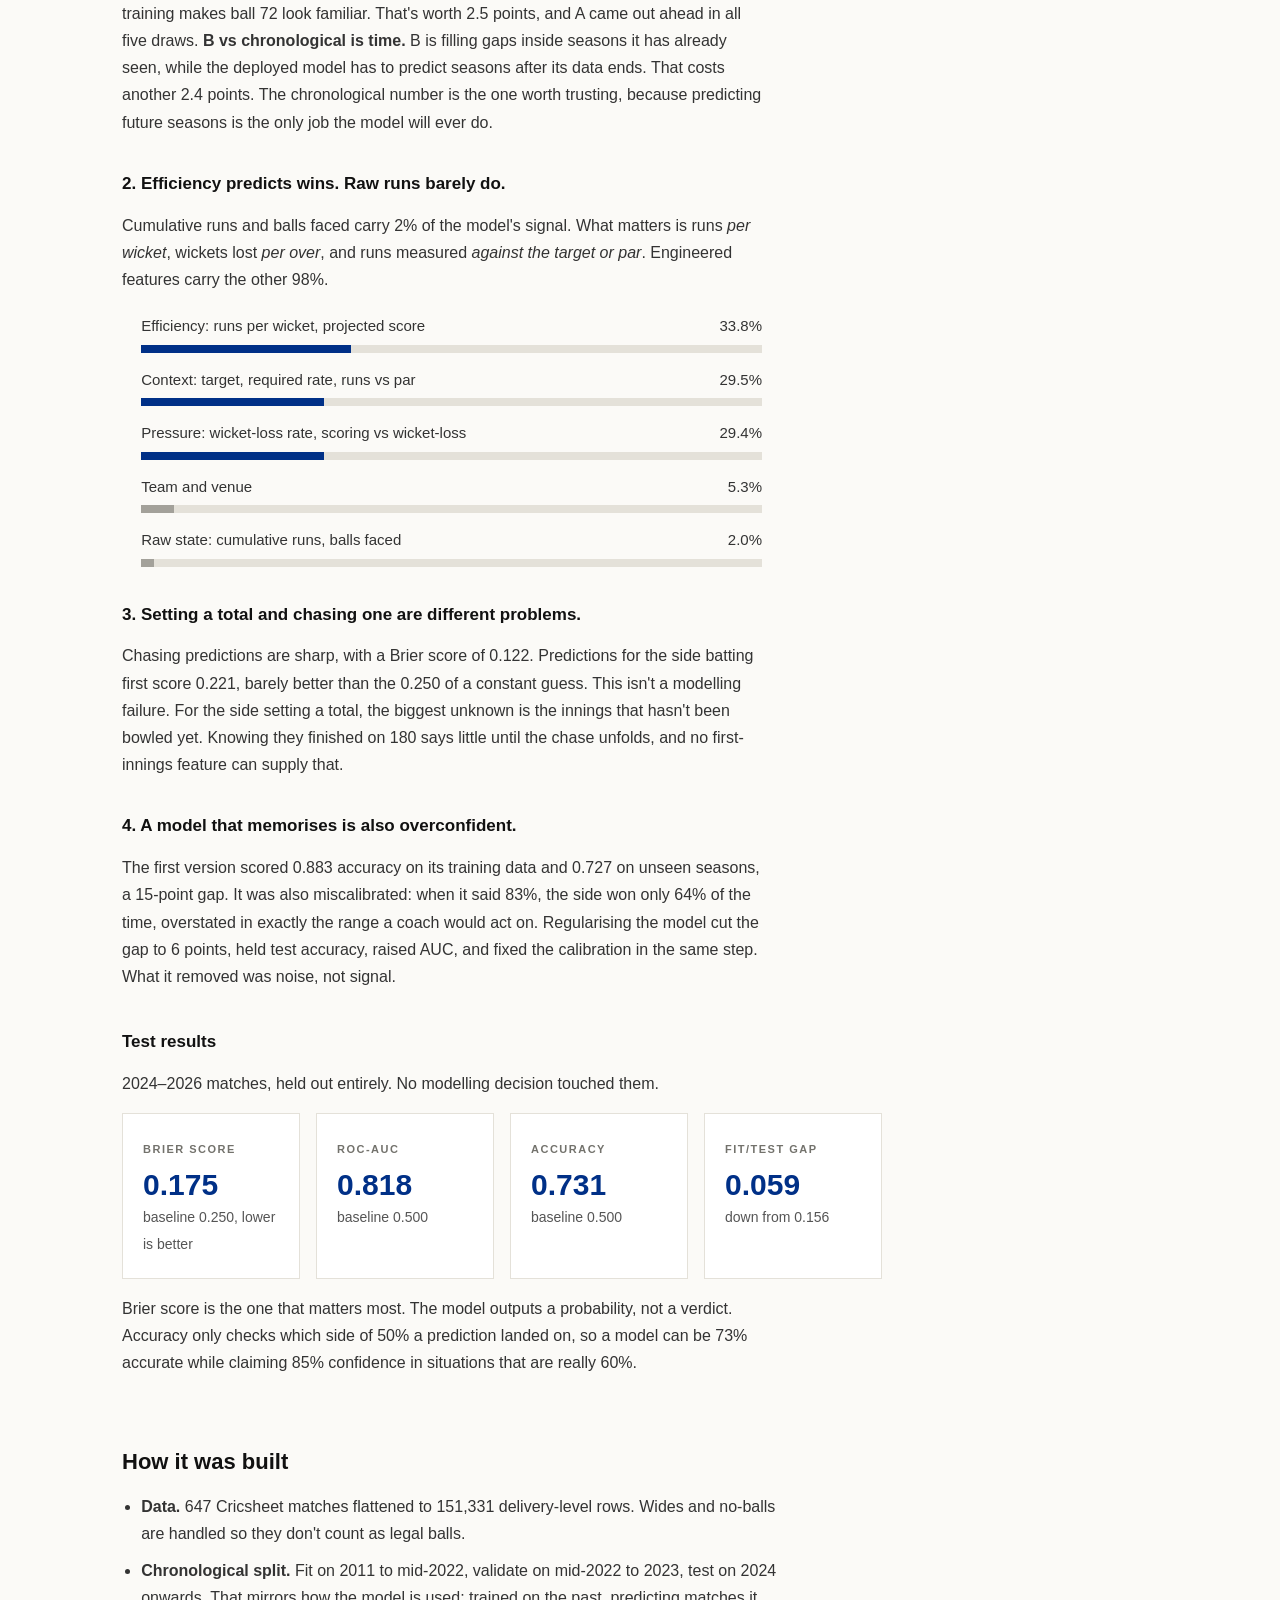
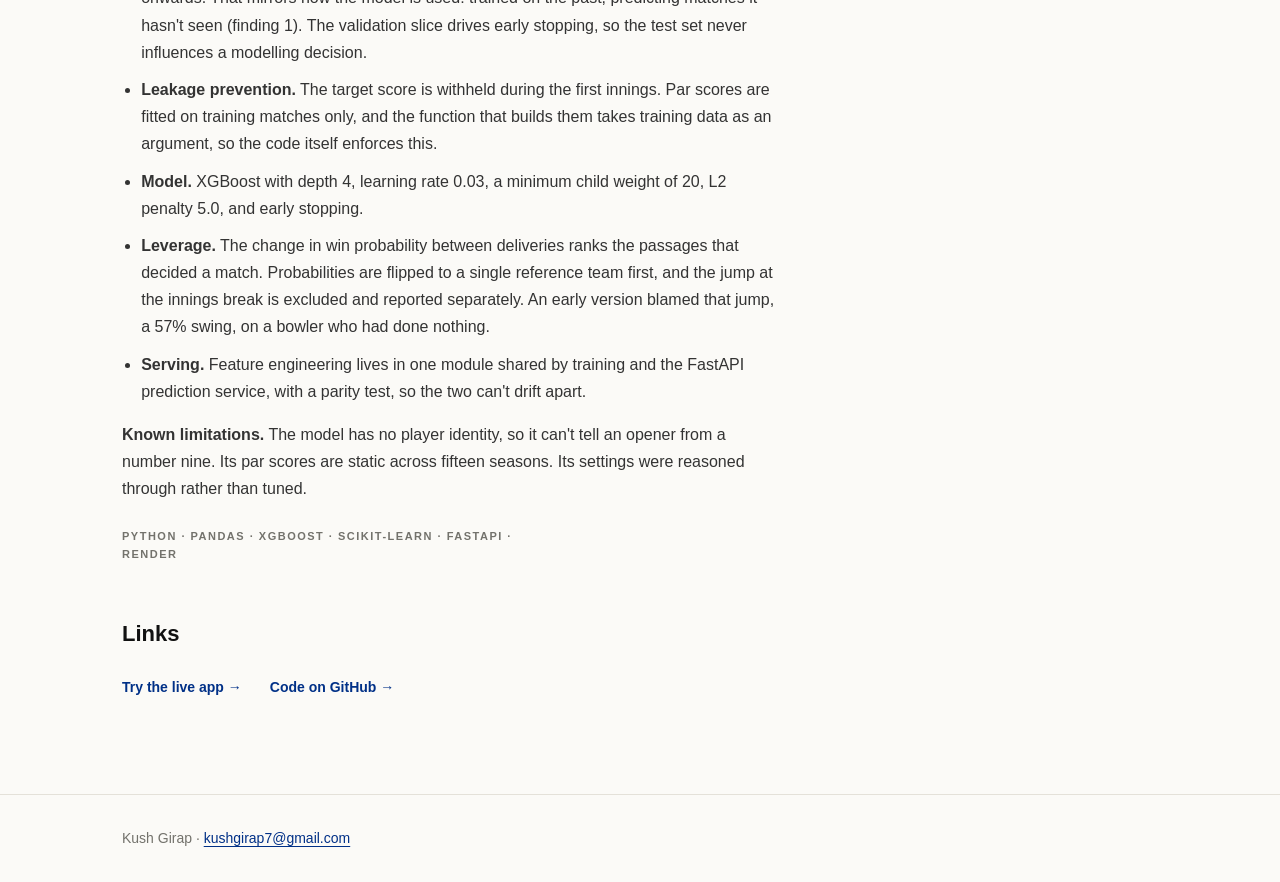
==== commit ae1740a9: "Centre content container, stop cropping screenshots" ====
--- a/projects/bbl-win-probability/index.html
+++ b/projects/bbl-win-probability/index.html
@@ -10,18 +10,20 @@
 <body>
 
 <header class="band band-dark detail-head">
-  <a class="back" href="../../">All projects</a>
-  <p class="label">01 / BBL win probability model<span class="live"> — Live</span></p>
-  <h1 class="headline">A random train/test split reports 78% accuracy. The honest one reports 73%.</h1>
-  <p class="support">
-    Ball-by-ball win probability for the Big Bash League, built from 647 matches
-    (2011/12 – 2025/26) and tested on seasons the model never saw.
-  </p>
+  <div class="container">
+    <a class="back" href="../../">All projects</a>
+    <p class="label">01 / BBL win probability model<span class="live"> — Live</span></p>
+    <h1 class="headline">A random train/test split reports 78% accuracy. The honest one reports 73%.</h1>
+    <p class="support">
+      Ball-by-ball win probability for the Big Bash League, built from 647 matches
+      (2011/12 – 2025/26) and tested on seasons the model never saw.
+    </p>
+  </div>
 </header>
 
-<main class="wrap">
-
-  <figure class="hero">
+<main class="container">
+
+  <figure class="shot">
     <img src="../../images/bbl-win-probability.png" width="2476" height="1190"
          alt="The live app: match state sliders on the left, a 67.5% win probability for Adelaide Strikers on the right">
   </figure>
@@ -205,7 +207,7 @@
 </main>
 
 <footer class="site-footer">
-  <div class="wrap">Kush Girap · <a href="mailto:kushgirap7@gmail.com">kushgirap7@gmail.com</a></div>
+  <div class="container">Kush Girap · <a href="mailto:kushgirap7@gmail.com">kushgirap7@gmail.com</a></div>
 </footer>
 
 </body>
--- a/css/style.css
+++ b/css/style.css
@@ -15,8 +15,7 @@
   --c-link: #003087;
 
   --pad-y: 64px;
-  --pad-x: 48px;
-  --image-h: 380px;
+  --pad-x: 32px;
 }
 
 * { box-sizing: border-box; }
@@ -43,8 +42,15 @@
 
 /* ---------- Bands ---------- */
 
+/* Shared content column: every band and every detail page lines up on it */
+.container {
+  max-width: 1100px;
+  margin: 0 auto;
+  padding: 0 var(--pad-x);
+}
+
 .band {
-  padding: var(--pad-y) var(--pad-x);
+  padding: var(--pad-y) 0;
   color: var(--b-support);
 }
 
@@ -55,6 +61,7 @@
   --b-support: #555555;
   --b-label: #73726C;
   --b-link: #003087;
+  --b-frame: #E4E1D9;
 }
 
 .band-dark {
@@ -64,6 +71,7 @@
   --b-support: #9CA3AF;
   --b-label: #777F8D;
   --b-link: #5DCAA5;
+  --b-frame: rgba(255, 255, 255, 0.14);
 }
 
 .band-navy {
@@ -72,6 +80,7 @@
   --b-support: #B5D4F4;
   --b-label: #85B7EB;
   --b-link: #FFFFFF;
+  --b-frame: rgba(255, 255, 255, 0.22);
 }
 
 .label {
@@ -123,13 +132,21 @@
 
 .band-navy .text-link { text-decoration: underline; }
 
-/* Images sit flush between bands */
-.band-image {
+/* Screenshots: whole image at its natural aspect ratio, framed, on the content edge */
+.shot {
+  margin: 40px 0 0;
+  max-width: 1100px;
+  padding: 6px;
+  border: 1px solid var(--b-frame, var(--line));
+}
+
+.shot img {
   width: 100%;
-  height: var(--image-h);
-  max-width: none;
-  object-fit: cover;
-}
+  height: auto;
+  object-fit: contain;
+}
+
+.shot-narrow { max-width: 600px; }
 
 /* ---------- Landing: intro ---------- */
 
@@ -201,17 +218,6 @@
   color: var(--b-support);
 }
 
-.wrap { padding: 0 var(--pad-x); }
-
-.hero {
-  margin: 48px 0 0;
-  max-width: 960px;
-  border: 1px solid var(--line);
-  overflow: hidden;
-  background: #fff;
-}
-
-.hero-narrow { max-width: 640px; }
 
 .figure-caption {
   margin: 12px 0 0;
@@ -288,12 +294,11 @@
 
 .site-footer {
   margin-top: 96px;
-  padding: 32px var(--pad-x);
+  padding: 32px 0;
   border-top: 1px solid var(--line);
   font-size: 14px;
   color: var(--c-label);
 }
-.site-footer .wrap { padding: 0; }
 
 /* ---------- Phone ---------- */
 
@@ -301,8 +306,8 @@
   :root {
     --pad-y: 40px;
     --pad-x: 24px;
-    --image-h: 220px;
   }
+  .shot { margin-top: 32px; padding: 4px; }
   .headline { font-size: 22px; }
   .intro .position { font-size: 28px; }
   .block { padding-top: 44px; }
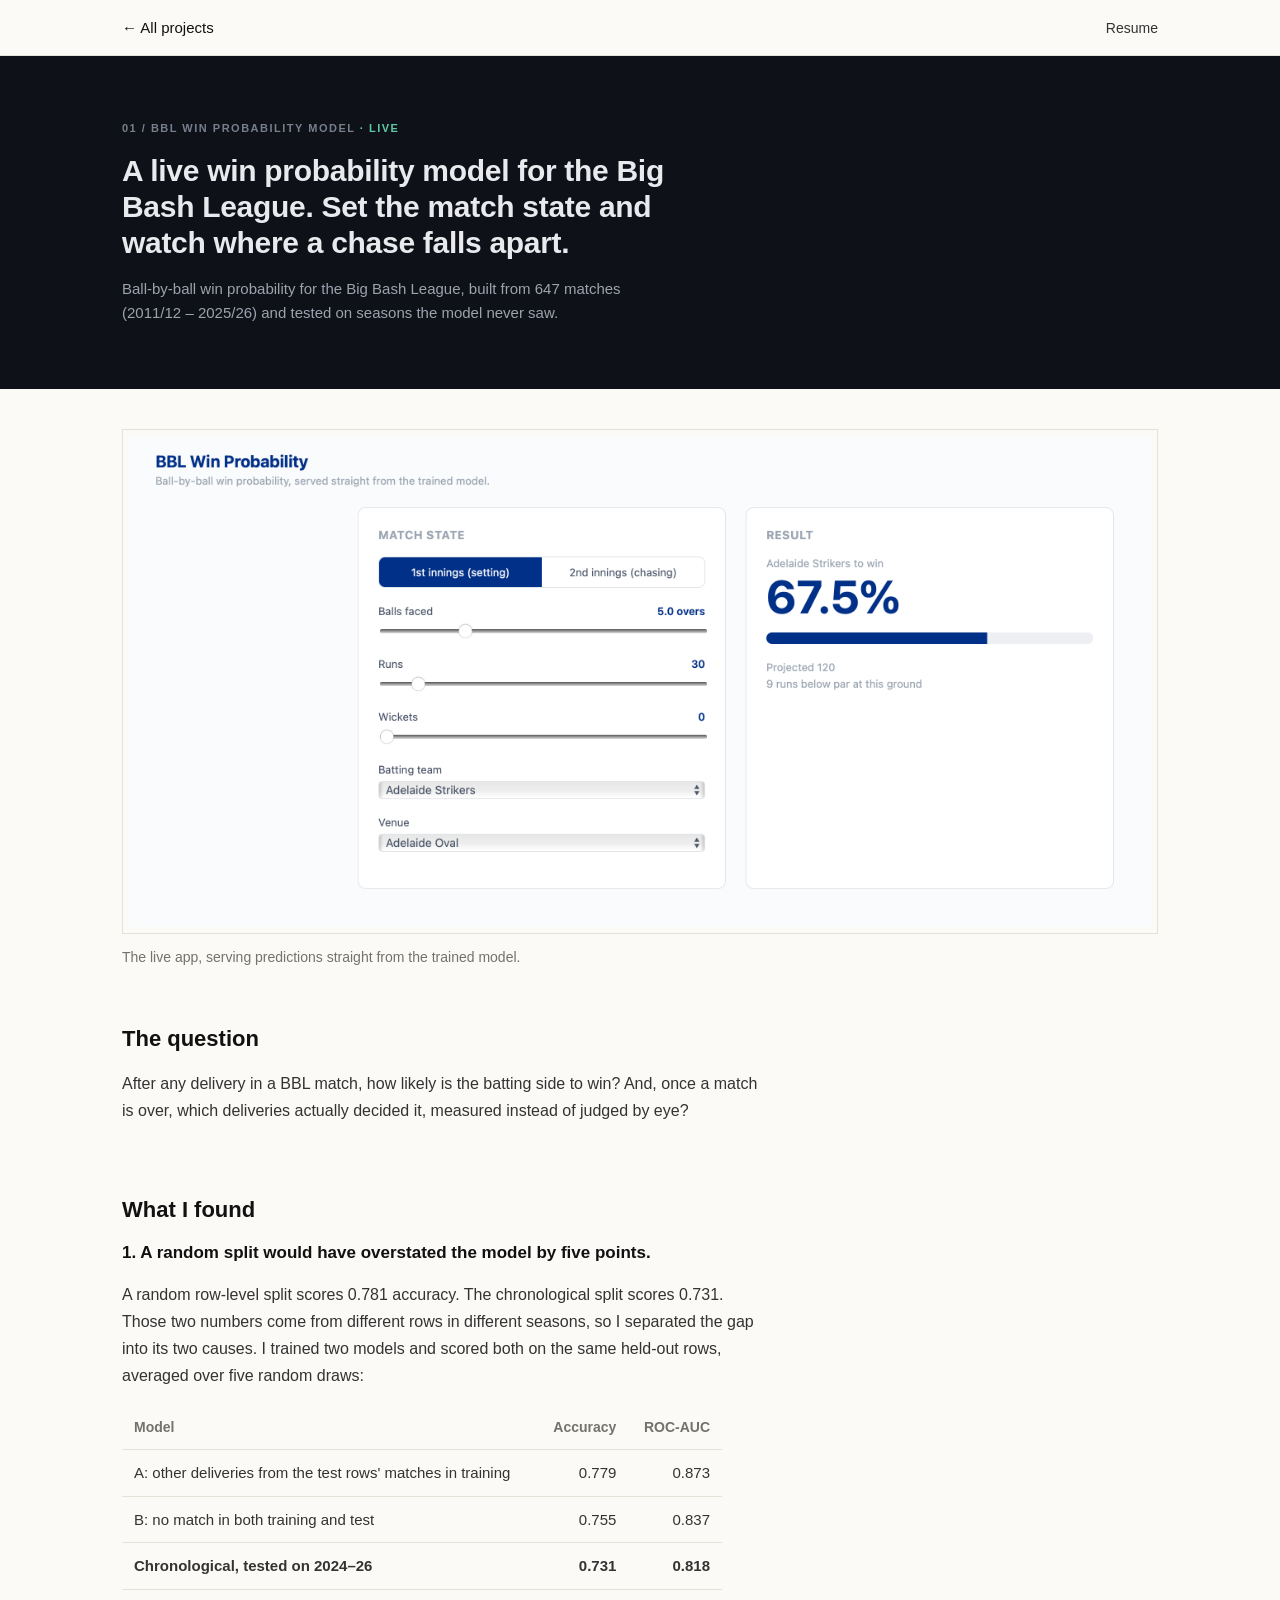
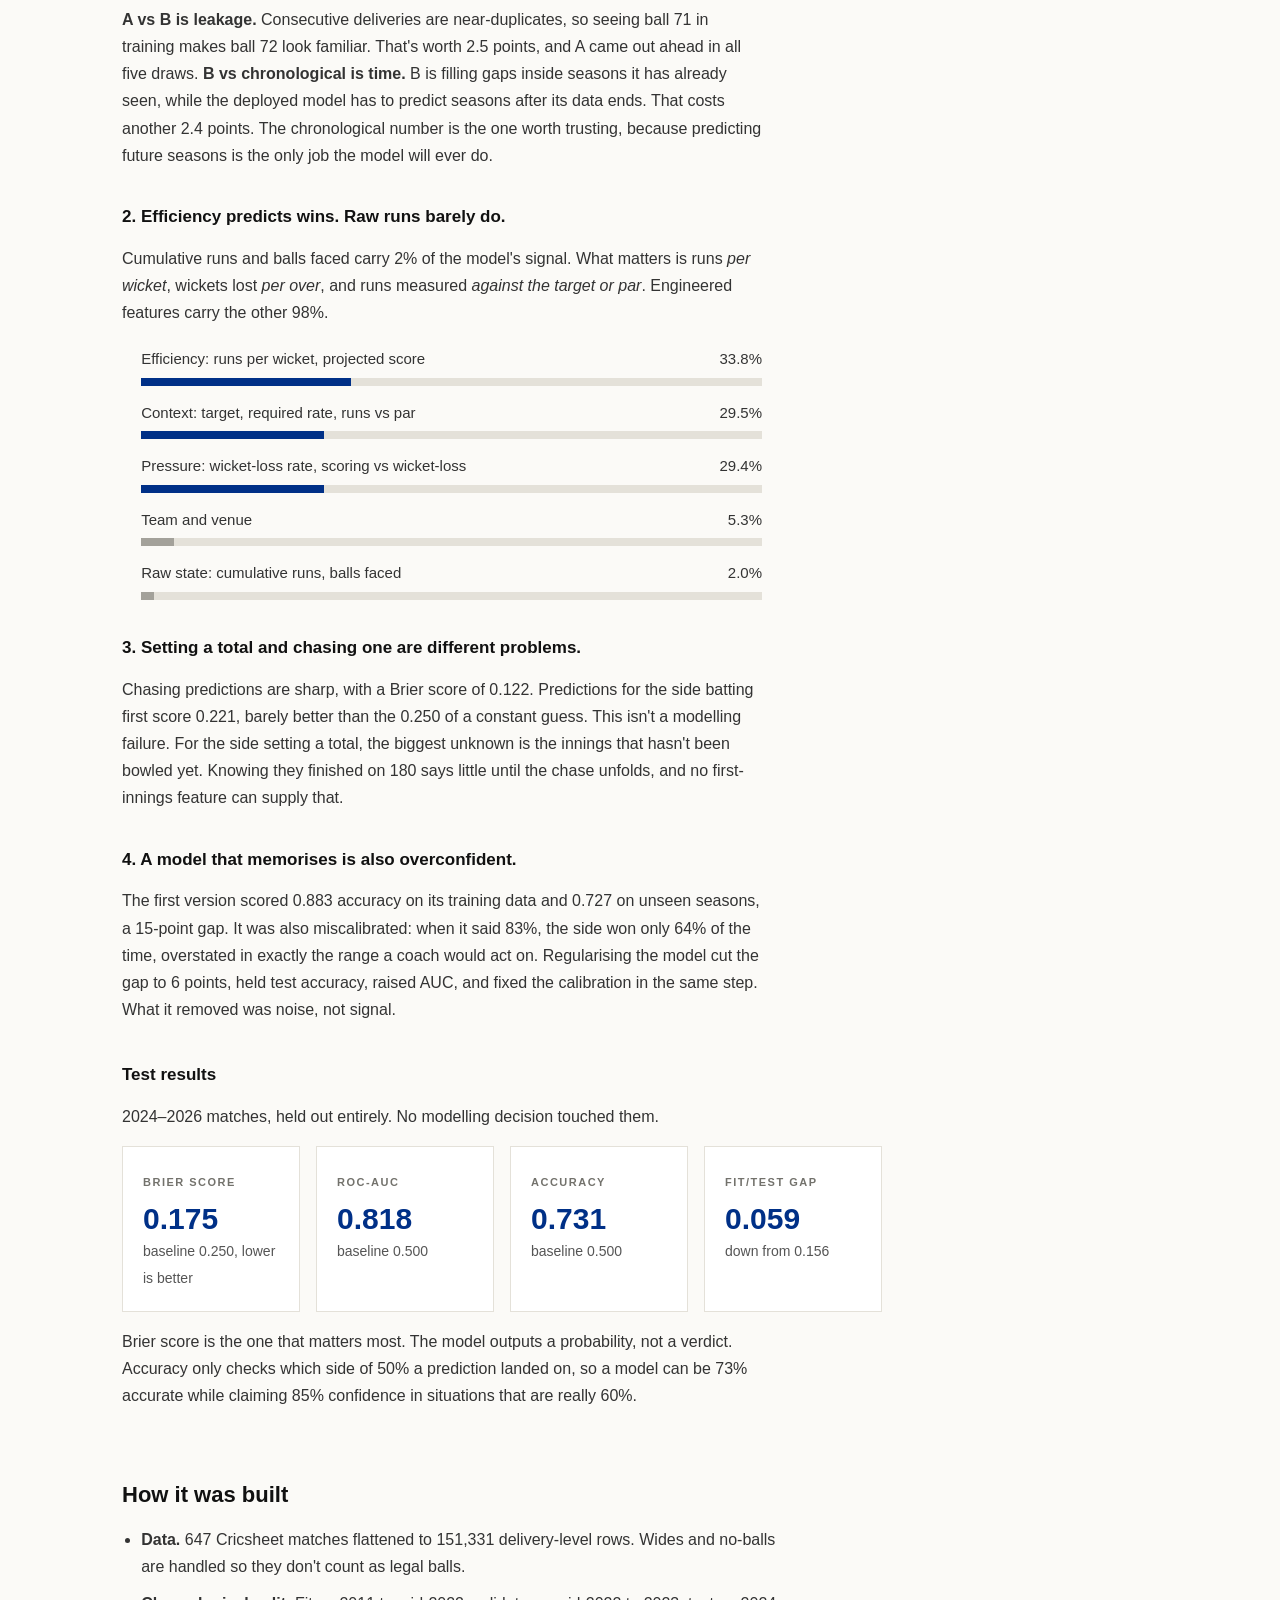
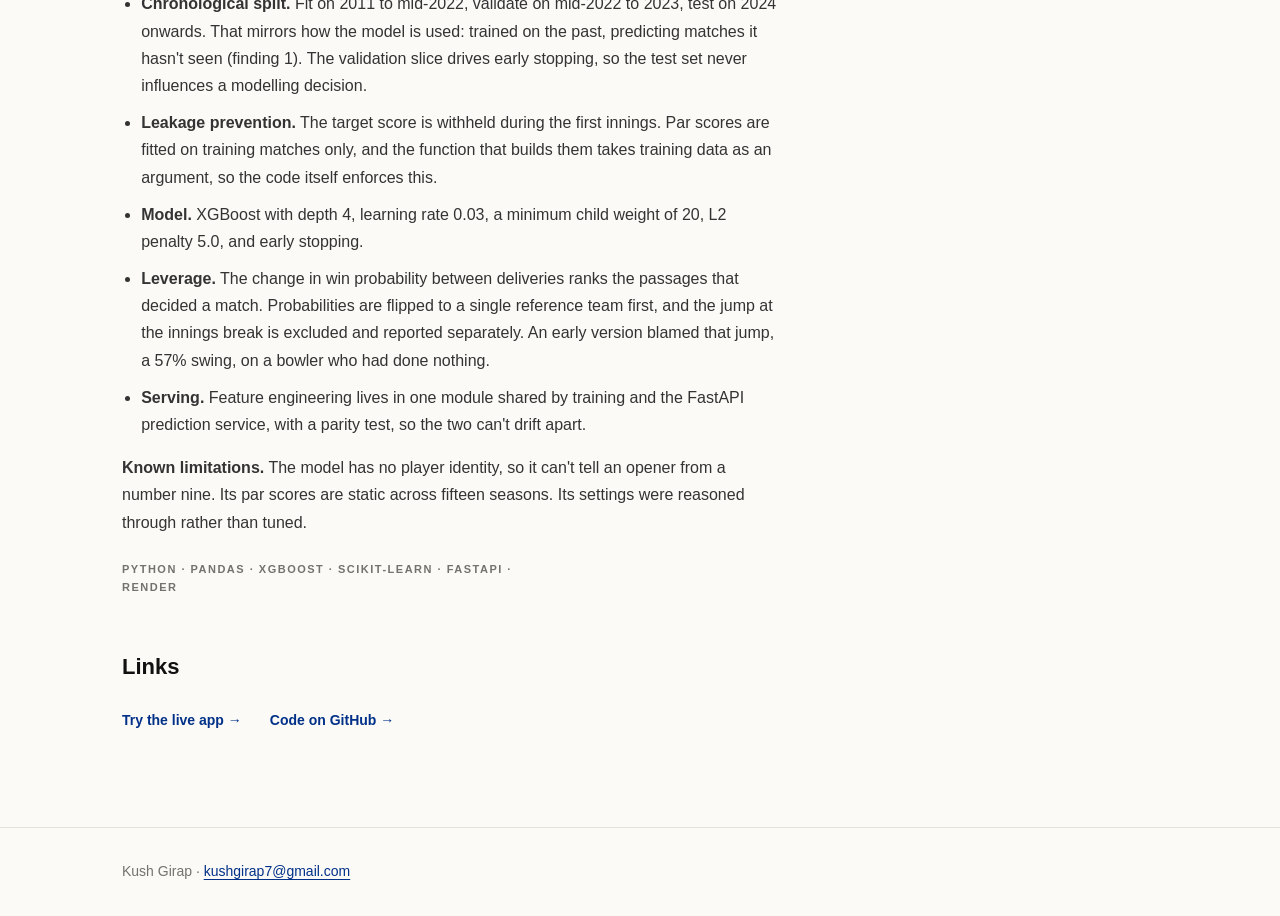
==== commit a32ded98: "Name-first hero, sticky nav, rewritten headlines, social preview cards" ====
--- a/projects/bbl-win-probability/index.html
+++ b/projects/bbl-win-probability/index.html
@@ -3,17 +3,39 @@
 <head>
   <meta charset="utf-8">
   <meta name="viewport" content="width=device-width, initial-scale=1">
-  <title>BBL Win Probability Model — Kush Girap</title>
+  <title>BBL Win Probability Model · Kush Girap</title>
   <meta name="description" content="Ball-by-ball win probability for the Big Bash League, trained on 647 matches and tested on seasons the model never saw.">
+  <meta property="og:type" content="website">
+  <meta property="og:site_name" content="Kush Girap">
+  <meta property="og:url" content="https://kushgirap.github.io/projects/bbl-win-probability/">
+  <meta property="og:title" content="BBL Win Probability Model">
+  <meta property="og:description" content="Ball-by-ball win probability for the Big Bash League, trained on 647 matches and tested on seasons the model never saw.">
+  <meta property="og:image" content="https://kushgirap.github.io/og-image.png">
+  <meta property="og:image:width" content="1200">
+  <meta property="og:image:height" content="630">
+  <meta property="og:image:alt" content="Kush Girap, data analyst, Adelaide">
+  <meta name="twitter:card" content="summary_large_image">
+  <meta name="twitter:title" content="BBL Win Probability Model">
+  <meta name="twitter:description" content="Ball-by-ball win probability for the Big Bash League, trained on 647 matches and tested on seasons the model never saw.">
+  <meta name="twitter:image" content="https://kushgirap.github.io/og-image.png">
+  <meta name="twitter:image:alt" content="Kush Girap, data analyst, Adelaide">
   <link rel="stylesheet" href="../../css/style.css">
 </head>
 <body>
 
+<nav class="site-nav" aria-label="Main">
+  <div class="container">
+    <a class="nav-name nav-back" href="../../">All projects</a>
+    <ul class="nav-links">
+      <li><a href="../../resume.pdf" target="_blank" rel="noopener">Resume</a></li>
+    </ul>
+  </div>
+</nav>
+
 <header class="band band-dark detail-head">
   <div class="container">
-    <a class="back" href="../../">All projects</a>
-    <p class="label">01 / BBL win probability model<span class="live"> — Live</span></p>
-    <h1 class="headline">A random train/test split reports 78% accuracy. The honest one reports 73%.</h1>
+    <p class="label">01 / BBL win probability model<span class="live"> · Live</span></p>
+    <h1 class="headline">A live win probability model for the Big Bash League. Set the match state and watch where a chase falls apart.</h1>
     <p class="support">
       Ball-by-ball win probability for the Big Bash League, built from 647 matches
       (2011/12 – 2025/26) and tested on seasons the model never saw.
--- a/css/style.css
+++ b/css/style.css
@@ -20,7 +20,17 @@
 
 * { box-sizing: border-box; }
 
-html { -webkit-text-size-adjust: 100%; }
+html {
+  -webkit-text-size-adjust: 100%;
+  scroll-behavior: smooth;
+}
+
+@media (prefers-reduced-motion: reduce) {
+  html { scroll-behavior: auto; }
+}
+
+/* Anchored sections land below the sticky bar, not under it */
+[id] { scroll-margin-top: 56px; }
 
 body {
   margin: 0;
@@ -39,6 +49,52 @@
 :focus-visible { outline: 2px solid currentColor; outline-offset: 3px; }
 
 h1, h2, h3 { margin: 0; color: var(--c-head); }
+
+/* ---------- Sticky nav ---------- */
+
+/* 92% cream keeps #111 at 15:1 and #333 at 10:1 even over black content beneath */
+.site-nav {
+  position: sticky;
+  top: 0;
+  z-index: 10;
+  height: 56px;
+  background: rgba(251, 250, 247, 0.92);
+  -webkit-backdrop-filter: blur(8px);
+  backdrop-filter: blur(8px);
+  border-bottom: 1px solid var(--line);
+}
+
+.site-nav .container {
+  height: 100%;
+  display: flex;
+  align-items: center;
+  justify-content: space-between;
+  gap: 24px;
+}
+
+.nav-name {
+  font-size: 15px;
+  font-weight: 500;
+  color: #111111;
+  text-decoration: none;
+}
+.nav-back::before { content: "\2190  "; }
+
+.nav-links {
+  display: flex;
+  gap: 24px;
+  margin: 0;
+  padding: 0;
+  list-style: none;
+}
+
+.nav-links a {
+  font-size: 14px;
+  color: #333333;
+  text-decoration: none;
+}
+
+.nav-name:hover, .nav-links a:hover { text-decoration: underline; }
 
 /* ---------- Bands ---------- */
 
@@ -151,26 +207,30 @@
 /* ---------- Landing: intro ---------- */
 
 .intro .name {
-  margin: 0 0 20px;
-  font-size: 15px;
-  letter-spacing: 1px;
-  text-transform: uppercase;
-  font-weight: 600;
-  color: var(--b-label);
+  margin: 0;
+  font-size: 52px;
+  line-height: 1.1;
+  letter-spacing: -1px;
+  font-weight: 500;
+  color: var(--b-head);
 }
 
 .intro .position {
-  max-width: 760px;
-  margin: 0;
-  font-size: 42px;
-  line-height: 1.15;
-  letter-spacing: -0.5px;
-  font-weight: 650;
-  color: var(--b-head);
-}
-
-.intro .support { font-size: 16px; margin-top: 24px; }
-.intro .support span { display: block; }
+  max-width: 560px;
+  margin: 16px 0 0;
+  font-size: 20px;
+  line-height: 1.45;
+  color: #333333;
+}
+
+.intro .bio { max-width: 560px; margin-top: 28px; }
+.intro .bio p {
+  margin: 0;
+  font-size: 17px;
+  line-height: 1.7;
+  color: var(--b-support);
+}
+.intro .bio p + p { margin-top: 16px; }
 
 /* ---------- Landing: contact ---------- */
 
@@ -193,20 +253,24 @@
 
 .contact .text-links { margin-top: 32px; }
 
+/* ---------- Landing: two-column project bands ---------- */
+
+/* Text and image side by side on wide screens; project 2 swaps sides.
+   The markup keeps text first, so the single-column fallback reads text then image. */
+@media (min-width: 900px) {
+  .project {
+    display: grid;
+    grid-template-columns: 45fr 55fr;
+    gap: 48px;
+    align-items: center;
+  }
+  .project-reverse { grid-template-columns: 55fr 45fr; }
+  .project-reverse .project-text { order: 2; }
+  .project .headline { max-width: 100%; }
+  .project .shot { margin-top: 0; }
+}
+
 /* ---------- Detail pages ---------- */
-
-.back {
-  display: inline-block;
-  margin-bottom: 32px;
-  font-size: 14px;
-  font-weight: 600;
-  color: var(--b-link);
-  text-decoration: none;
-}
-.back::before { content: "\2190  "; }
-.back:hover { text-decoration: underline; }
-
-.band-navy .back { text-decoration: underline; }
 
 /* The cream header band sits on a cream page, so give it an edge */
 .detail-head.band-cream { border-bottom: 1px solid var(--line); }
@@ -309,7 +373,8 @@
   }
   .shot { margin-top: 32px; padding: 4px; }
   .headline { font-size: 22px; }
-  .intro .position { font-size: 28px; }
+  .intro .name { font-size: 34px; }
+  .nav-section { display: none; }
   .block { padding-top: 44px; }
   .metric-value { font-size: 26px; }
   .site-footer { margin-top: 64px; }
